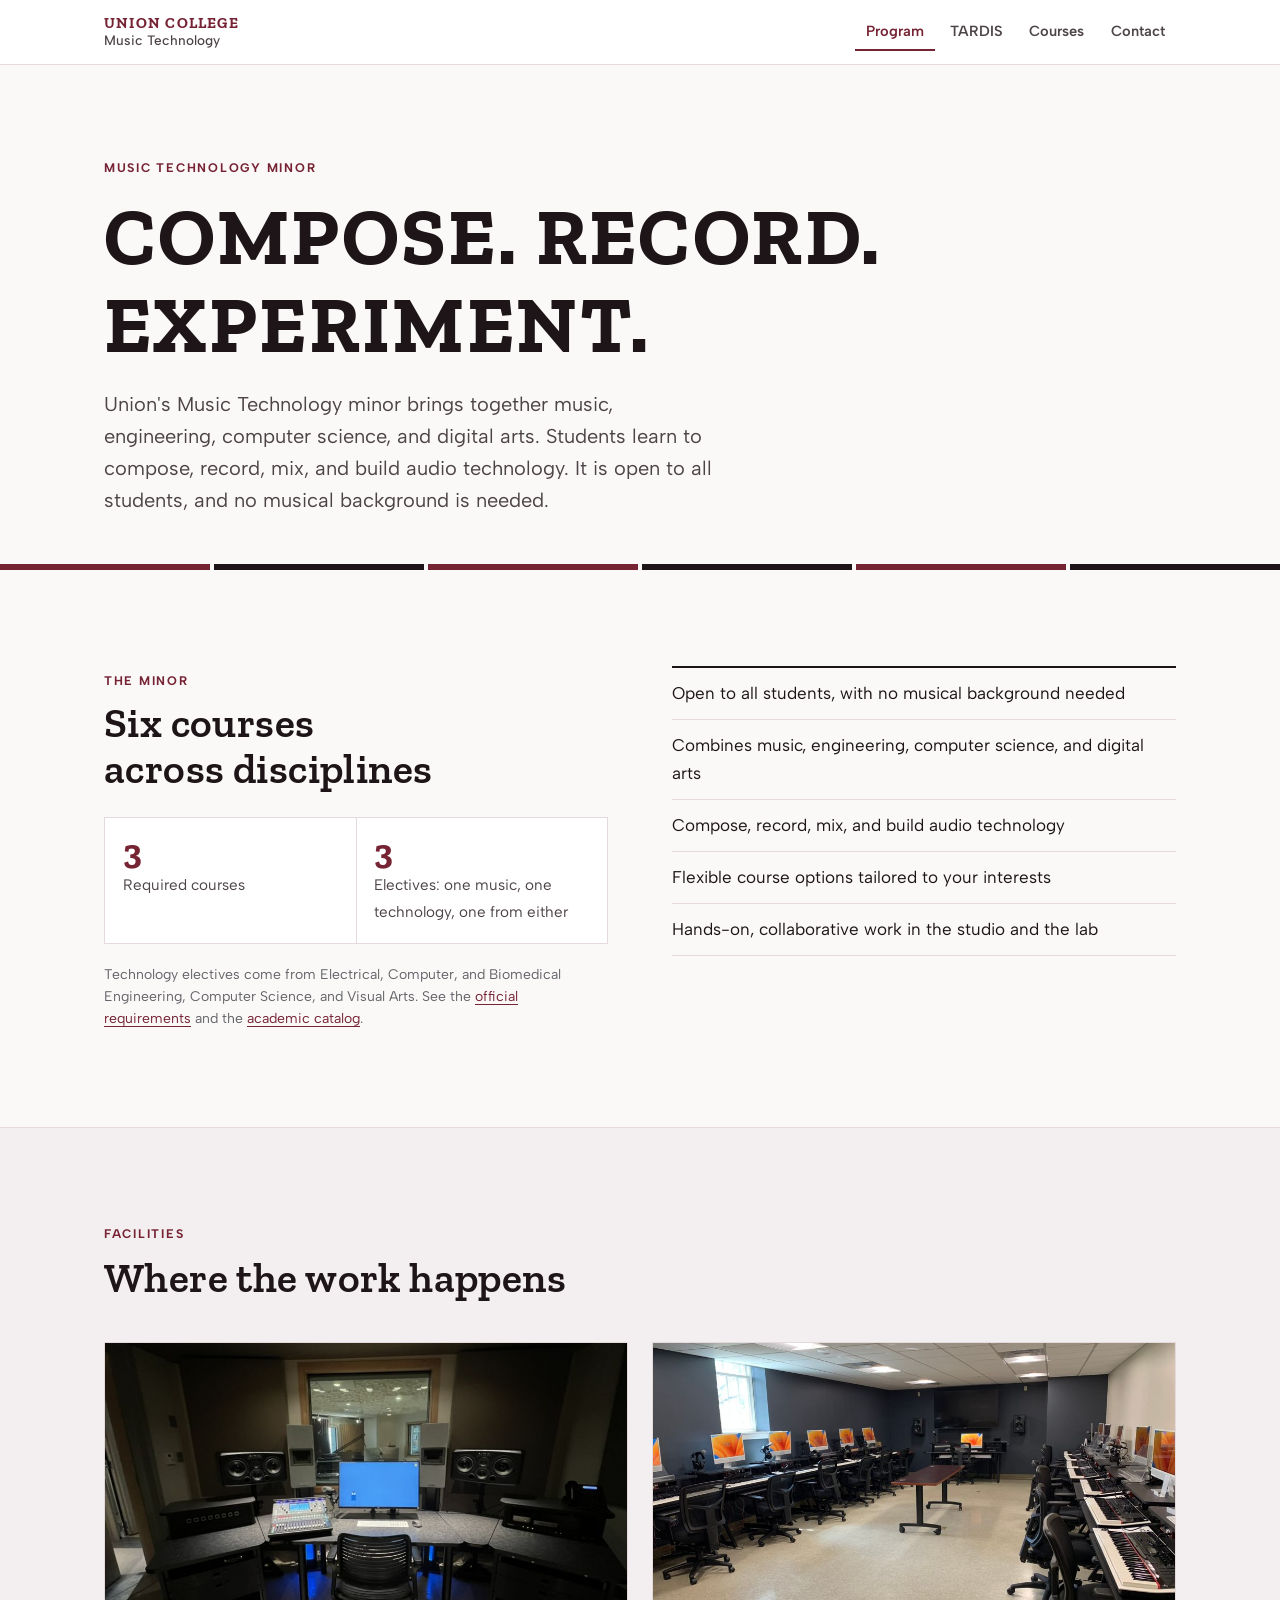
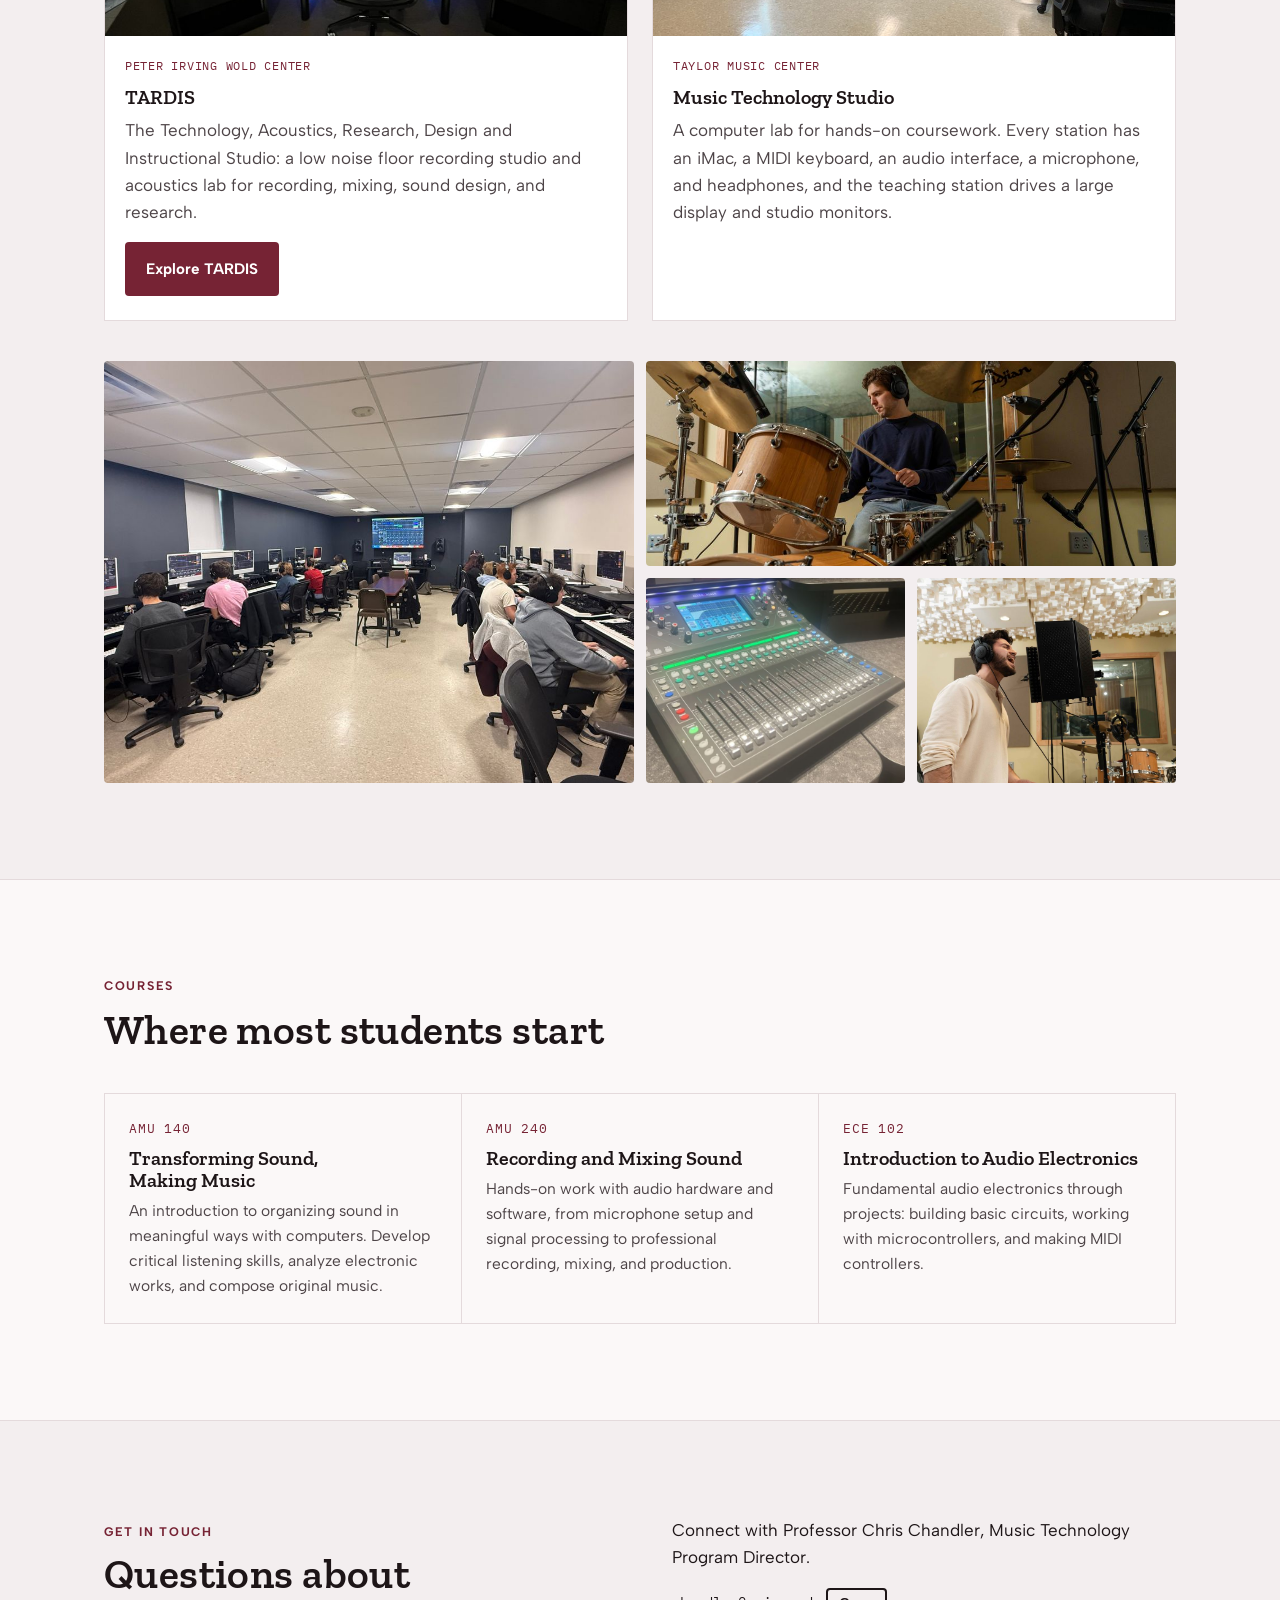
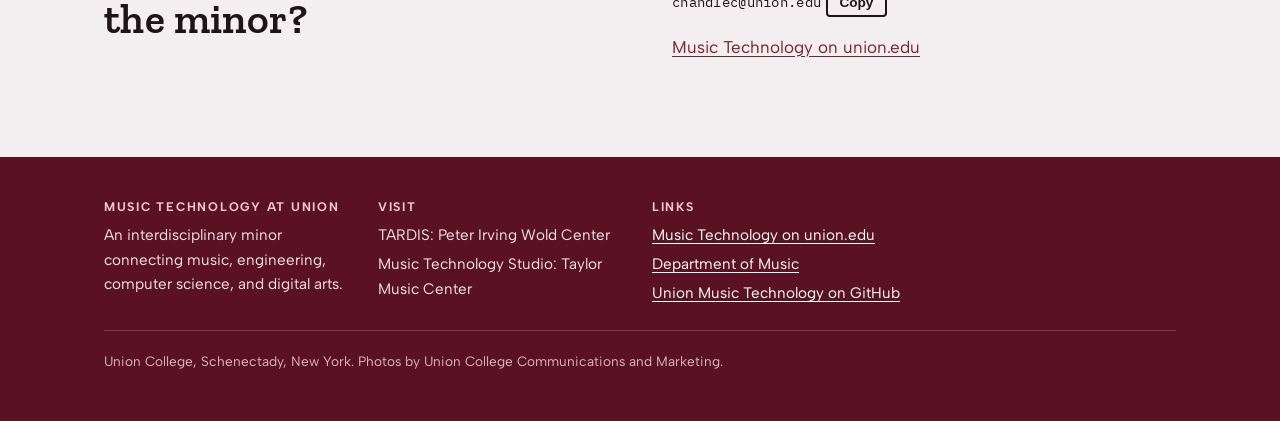
==== index.html @ 1da1e418 "Add photo displays: annotated control room, mosaics, lightbox New control room and Music Technology " ====
<!doctype html>
<html lang="en">
<head>
<meta charset="utf-8">
<meta name="viewport" content="width=device-width, initial-scale=1, viewport-fit=cover">
<title>Music Technology at Union College</title>
<meta name="description" content="The Music Technology minor at Union College connects music, engineering, computer science, and digital arts. Open to all students.">
<link rel="preconnect" href="https://fonts.googleapis.com">
<link rel="preconnect" href="https://fonts.gstatic.com" crossorigin>
<link rel="stylesheet" href="https://fonts.googleapis.com/css2?family=Albert+Sans:wght@400;500;600;700&family=IBM+Plex+Mono:wght@400;500&family=Zilla+Slab:wght@500;600;700&display=swap">
<link rel="stylesheet" href="assets/css/site.css">
<style>
  .intro { padding-block: clamp(3rem, 8vw, 5.5rem) clamp(2rem, 5vw, 3rem); }
  .intro h1 { font-size: clamp(2.6rem, 1.6rem + 5vw, 5rem); font-weight: 700; text-transform: uppercase; letter-spacing: 0.03em; margin-top: 0.75rem; }
  .intro p { font-size: var(--step-1); color: var(--ink-soft); max-width: 38rem; margin-top: 1.25rem; }
  .split { display: grid; gap: clamp(2rem, 5vw, 4rem); grid-template-columns: minmax(0, 1fr) minmax(0, 1fr); align-items: start; }
  @media (max-width: 52rem) { .split { grid-template-columns: 1fr; } }
  .checks { list-style: none; margin: 0; padding: 0; border-top: 2px solid var(--ink); }
  .checks li { padding: 0.75rem 0; border-bottom: 1px solid var(--line); }
  .req { display: grid; gap: 1px; background: var(--line); border: 1px solid var(--line); grid-template-columns: repeat(2, minmax(0, 1fr)); margin-top: 1.5rem; }
  .req div { background: var(--surface); padding: 1.1rem; }
  .req strong { display: block; font-family: var(--font-display); font-size: 2.2rem; line-height: 1; color: var(--garnet-text); }
  .req span { color: var(--ink-soft); font-size: 0.95rem; }
  .places { display: grid; gap: 1.5rem; grid-template-columns: repeat(2, minmax(0, 1fr)); }
  @media (max-width: 48rem) { .places { grid-template-columns: 1fr; } }
  .place { background: var(--surface); border: 1px solid var(--line); display: flex; flex-direction: column; }
  .place img { aspect-ratio: 16 / 9; object-fit: cover; width: 100%; }
  .place-body { padding: 1.25rem 1.25rem 1.5rem; display: grid; gap: 0.6rem; }
  .place-body .room-no { font-family: var(--font-mono); font-size: 0.78rem; color: var(--garnet-text); letter-spacing: 0.06em; }
  .place-body p { color: var(--ink-soft); }
  .place .btn { justify-self: start; margin-top: 0.4rem; }
  .courses { display: grid; gap: 1px; background: var(--line); border: 1px solid var(--line); grid-template-columns: repeat(3, minmax(0, 1fr)); }
  @media (max-width: 56rem) { .courses { grid-template-columns: 1fr; } }
  .course { background: var(--bg); padding: 1.5rem; display: grid; gap: 0.5rem; align-content: start; }
  .course .code { font-family: var(--font-mono); font-size: 0.82rem; color: var(--garnet-text); letter-spacing: 0.06em; }
  .course p { color: var(--ink-soft); font-size: 0.97rem; }
  .note { margin-top: 1.25rem; color: var(--muted); font-size: var(--step--1); }
</style>
</head>
<body>
<a class="skip" href="#main">Skip to content</a>

<header class="site-header">
  <div class="wrap">
    <a class="brand" href="./">
      <span class="brand-college">Union College</span>
      <span class="brand-program">Music Technology</span>
    </a>
    <nav class="nav" aria-label="Main">
      <a href="./" aria-current="page">Program</a>
      <a href="tardis/">TARDIS</a>
      <a href="#courses">Courses</a>
      <a href="#contact">Contact</a>
    </nav>
  </div>
</header>

<main id="main">
  <section class="intro">
    <div class="wrap">
      <span class="eyebrow">Music Technology Minor</span>
      <h1>Compose. Record. Experiment.</h1>
      <p>Union's Music Technology minor brings together music, engineering, computer science, and digital arts. Students learn to compose, record, mix, and build audio technology. It is open to all students, and no musical background is needed.</p>
    </div>
  </section>
  <div class="rail" aria-hidden="true"><span></span><span></span><span></span><span></span><span></span><span></span></div>

  <section class="section" id="minor" aria-labelledby="minor-title">
    <div class="wrap split">
      <div>
        <span class="eyebrow">The minor</span>
        <h2 id="minor-title" style="margin-top:0.5rem">Six courses across disciplines</h2>
        <div class="req">
          <div><strong>3</strong><span>Required courses</span></div>
          <div><strong>3</strong><span>Electives: one music, one technology, one from either</span></div>
        </div>
        <p class="note">Technology electives come from Electrical, Computer, and Biomedical Engineering, Computer Science, and Visual Arts. See the <a href="https://www.union.edu/music-technology/courses-and-requirements">official requirements</a> and the <a href="https://catalog.union.edu">academic catalog</a>.</p>
      </div>
      <ul class="checks">
        <li>Open to all students, with no musical background needed</li>
        <li>Combines music, engineering, computer science, and digital arts</li>
        <li>Compose, record, mix, and build audio technology</li>
        <li>Flexible course options tailored to your interests</li>
        <li>Hands-on, collaborative work in the studio and the lab</li>
      </ul>
    </div>
  </section>

  <section class="section alt" id="facilities" aria-labelledby="facilities-title">
    <div class="wrap">
      <div class="section-head">
        <span class="eyebrow">Facilities</span>
        <h2 id="facilities-title">Where the work happens</h2>
      </div>
      <div class="places">
        <article class="place">
          <img src="assets/img/tardis/control-room-wide-1000.jpg" alt="The TARDIS control room, looking through the window into the live room." loading="lazy">
          <div class="place-body">
            <span class="room-no">PETER IRVING WOLD CENTER</span>
            <h3>TARDIS</h3>
            <p>The Technology, Acoustics, Research, Design and Instructional Studio: a low noise floor recording studio and acoustics lab for recording, mixing, sound design, and research.</p>
            <a class="btn btn-primary" href="tardis/">Explore TARDIS</a>
          </div>
        </article>
        <article class="place">
          <img src="assets/img/studio/mts-room-1000.jpg"
               srcset="assets/img/studio/mts-room-1000.jpg 1000w, assets/img/studio/mts-room-2000.jpg 2000w"
               sizes="(max-width: 48rem) 100vw, 34rem"
               alt="The Music Technology Studio: rows of iMac workstations with MIDI keyboards facing a teaching station with a large display and studio monitors." loading="lazy">
          <div class="place-body">
            <span class="room-no">TAYLOR MUSIC CENTER</span>
            <h3>Music Technology Studio</h3>
            <p>A computer lab for hands-on coursework. Every station has an iMac, a MIDI keyboard, an audio interface, a microphone, and headphones, and the teaching station drives a large display and studio monitors.</p>
          </div>
        </article>
      </div>
      <div class="mosaic" data-gallery>
        <button class="tile tile--big" type="button" data-full="assets/img/studio/mts-class-2000.jpg" data-caption="Class in session in the Music Technology Studio.">
          <img src="assets/img/studio/mts-class-1000.jpg" alt="Students in headphones work at keyboard workstations while the instructor's session shows on the big screen." loading="lazy">
        </button>
        <button class="tile tile--wide" type="button" data-full="assets/img/tardis/drums-2000.jpg" data-caption="Tracking drums in the TARDIS live room.">
          <img src="assets/img/tardis/drums-1000.jpg" alt="A student plays a fully miked drum kit in the TARDIS live room." loading="lazy">
        </button>
        <button class="tile" type="button" data-full="assets/img/tardis/sq5-1000.jpg" data-caption="The Allen &amp; Heath SQ5 in the TARDIS control room.">
          <img src="assets/img/tardis/sq5-1000.jpg" alt="Close-up of the SQ5 console." loading="lazy">
        </button>
        <button class="tile" type="button" data-full="assets/img/tardis/vocals-2000.jpg" data-caption="Vocal session in the TARDIS live room.">
          <img src="assets/img/tardis/vocals-1000.jpg" alt="A singer in headphones performs at a microphone." loading="lazy">
        </button>
      </div>
    </div>
  </section>

  <section class="section" id="courses" aria-labelledby="courses-title">
    <div class="wrap">
      <div class="section-head">
        <span class="eyebrow">Courses</span>
        <h2 id="courses-title">Where most students start</h2>
      </div>
      <div class="courses">
        <article class="course">
          <span class="code">AMU 140</span>
          <h3>Transforming Sound, Making Music</h3>
          <p>An introduction to organizing sound in meaningful ways with computers. Develop critical listening skills, analyze electronic works, and compose original music.</p>
        </article>
        <article class="course">
          <span class="code">AMU 240</span>
          <h3>Recording and Mixing Sound</h3>
          <p>Hands-on work with audio hardware and software, from microphone setup and signal processing to professional recording, mixing, and production.</p>
        </article>
        <article class="course">
          <span class="code">ECE 102</span>
          <h3>Introduction to Audio Electronics</h3>
          <p>Fundamental audio electronics through projects: building basic circuits, working with microcontrollers, and making MIDI controllers.</p>
        </article>
      </div>
    </div>
  </section>

  <section class="section alt" id="contact" aria-labelledby="contact-title">
    <div class="wrap split">
      <div>
        <span class="eyebrow">Get in touch</span>
        <h2 id="contact-title" style="margin-top:0.5rem">Questions about the minor?</h2>
      </div>
      <div class="prose">
        <p>Connect with Professor Chris Chandler, Music Technology Program Director.</p>
        <p><code class="mono" id="email" style="user-select:all">chandlec@union.edu</code> <button class="btn btn-ghost" type="button" data-copy="email" style="padding:0.3rem 0.7rem;font-size:0.85rem;cursor:pointer;background:none">Copy</button></p>
        <p><a href="https://www.union.edu/music-technology">Music Technology on union.edu</a></p>
      </div>
    </div>
  </section>
</main>

<dialog class="lightbox" id="lightbox" aria-label="Photo viewer">
  <figure>
    <img id="lightbox-img" src="" alt="">
    <figcaption id="lightbox-cap"></figcaption>
  </figure>
  <button class="lb-btn lb-close" type="button" data-lb="close" aria-label="Close">&times;</button>
  <button class="lb-btn lb-prev" type="button" data-lb="prev" aria-label="Previous photo">&lsaquo;</button>
  <button class="lb-btn lb-next" type="button" data-lb="next" aria-label="Next photo">&rsaquo;</button>
</dialog>

<footer class="site-footer">
  <div class="wrap">
    <div>
      <span class="eyebrow">Music Technology at Union</span>
      <p>An interdisciplinary minor connecting music, engineering, computer science, and digital arts.</p>
    </div>
    <div>
      <span class="eyebrow">Visit</span>
      <ul>
        <li>TARDIS: Peter Irving Wold Center</li>
        <li>Music Technology Studio: Taylor Music Center</li>
      </ul>
    </div>
    <div>
      <span class="eyebrow">Links</span>
      <ul>
        <li><a href="https://www.union.edu/music-technology">Music Technology on union.edu</a></li>
        <li><a href="https://www.union.edu/music">Department of Music</a></li>
        <li><a href="https://github.com/Union-Music-Technology">Union Music Technology on GitHub</a></li>
      </ul>
    </div>
    <p class="foot-note">Union College, Schenectady, New York. Photos by Union College Communications and Marketing.</p>
  </div>
</footer>
<script src="assets/js/site.js"></script>
</body>
</html>
---- assets/css/site.css ----
/* Music Technology at Union: shared styles
   Layout concept: a signal path. Pages read top to bottom like a chain from source to output,
   with a garnet/black stripe rail borrowed from the program slideshow marking each stage. */

:root {
  /* Color: Union palette (communications style guide), neutrals biased toward garnet */
  --bg: #fbf8f8;
  --surface: #ffffff;
  --surface-2: #f3eeef;
  --ink: #1d1517;
  --ink-soft: #4d4447;
  --muted: #636569;          /* Ramee Gray */
  --line: #e4dadc;
  --garnet: #762334;         /* Union Garnet */
  --garnet-strong: #5a1222;  /* Union Garnet Dark */
  --garnet-text: #762334;    /* garnet used for text on bg */
  --on-garnet: #ffffff;
  --gold: #dea821;           /* Stained Glass Gold, meter LEDs only */
  --hero-ink: #ffffff;
  --hero-shade: rgba(20, 8, 12, 0.72);

  /* Type */
  --font-display: "Zilla Slab", "Rockwell", "Roboto Slab", Georgia, serif;
  --font-body: "Albert Sans", "Avenir Next", "Segoe UI", system-ui, sans-serif;
  --font-mono: "IBM Plex Mono", ui-monospace, "SF Mono", Menlo, Consolas, monospace;

  --step--1: 0.875rem;
  --step-0: 1.0625rem;
  --step-1: 1.25rem;
  --step-2: 1.6rem;
  --step-3: clamp(1.9rem, 1.4rem + 2vw, 2.6rem);
  --step-4: clamp(3.2rem, 1.8rem + 7vw, 6.5rem);

  --wrap: 72rem;
  --gutter: clamp(1rem, 4vw, 2.5rem);
  --radius: 4px;
  color-scheme: light;
}

@media (prefers-color-scheme: dark) {
  :root:not([data-theme="light"]) {
    --bg: #141012;
    --surface: #1d181a;
    --surface-2: #241d20;
    --ink: #f2eced;
    --ink-soft: #cfc5c8;
    --muted: #a39b9e;
    --line: #3a3034;
    --garnet: #8d2d40;
    --garnet-strong: #5a1222;
    --garnet-text: #e0899a;
    --on-garnet: #ffffff;
    --gold: #dea821;
    --hero-ink: #ffffff;
    --hero-shade: rgba(10, 4, 6, 0.78);
    color-scheme: dark;
  }
}
:root[data-theme="dark"] {
  --bg: #141012;
  --surface: #1d181a;
  --surface-2: #241d20;
  --ink: #f2eced;
  --ink-soft: #cfc5c8;
  --muted: #a39b9e;
  --line: #3a3034;
  --garnet: #8d2d40;
  --garnet-strong: #5a1222;
  --garnet-text: #e0899a;
  --on-garnet: #ffffff;
  --gold: #dea821;
  --hero-ink: #ffffff;
  --hero-shade: rgba(10, 4, 6, 0.78);
  color-scheme: dark;
}

*, *::before, *::after { box-sizing: border-box; }
html { scroll-behavior: smooth; }
@media (prefers-reduced-motion: reduce) { html { scroll-behavior: auto; } * { transition: none !important; animation: none !important; } }

body {
  margin: 0;
  background: var(--bg);
  color: var(--ink);
  font-family: var(--font-body);
  font-size: var(--step-0);
  line-height: 1.6;
  -webkit-font-smoothing: antialiased;
}
img { max-width: 100%; height: auto; display: block; }
a { color: var(--garnet-text); text-underline-offset: 0.18em; }
a:hover { text-decoration-thickness: 2px; }
:focus-visible { outline: 3px solid var(--gold); outline-offset: 2px; }

h1, h2, h3 { font-family: var(--font-display); line-height: 1.1; text-wrap: balance; margin: 0; }
h2 { font-size: var(--step-3); font-weight: 600; letter-spacing: 0.01em; }
h3 { font-size: var(--step-1); font-weight: 600; }
p { margin: 0; }

.wrap { max-width: var(--wrap); margin-inline: auto; padding-inline: var(--gutter); }
.prose { max-width: 40rem; }
.prose > * + * { margin-top: 1em; }

.eyebrow {
  font-family: var(--font-body);
  font-weight: 700;
  font-size: 0.78rem;
  letter-spacing: 0.14em;
  text-transform: uppercase;
  color: var(--garnet-text);
}
.mono { font-family: var(--font-mono); font-size: 0.85em; letter-spacing: 0.02em; }
.skip { position: absolute; left: -999px; }
.skip:focus { left: 1rem; top: 1rem; z-index: 20; background: var(--surface); padding: 0.5rem 1rem; }

/* ---------- Header ---------- */
.site-header {
  position: sticky;
  top: env(safe-area-inset-top, 0px);
  z-index: 10;
  background: var(--surface);
  border-bottom: 1px solid var(--line);
}
.site-header .wrap { display: flex; align-items: center; justify-content: space-between; gap: 1rem; min-height: 4rem; }
.brand { display: flex; flex-direction: column; text-decoration: none; color: var(--ink); line-height: 1.15; }
.brand-college { font-family: var(--font-display); font-weight: 700; text-transform: uppercase; letter-spacing: 0.08em; color: var(--garnet-text); font-size: 0.95rem; }
.brand-program { font-size: 0.85rem; color: var(--ink-soft); font-weight: 500; }
.nav { display: flex; gap: 0.25rem; flex-wrap: wrap; }
.nav a {
  text-decoration: none; color: var(--ink-soft); font-weight: 600; font-size: 0.92rem;
  padding: 0.45rem 0.7rem; border-radius: var(--radius);
}
.nav a:hover { color: var(--ink); background: var(--surface-2); }
.nav a[aria-current="page"] { color: var(--garnet-text); box-shadow: inset 0 -2px 0 var(--garnet-text); border-radius: 0; }
.nav .soon { font-weight: 500; color: var(--muted); font-size: 0.72rem; margin-left: 0.25rem; }
@media (max-width: 40rem) {
  .site-header .wrap { flex-direction: column; align-items: flex-start; padding-block: 0.6rem; gap: 0.3rem; }
  .nav { margin-left: -0.7rem; }
  .nav a { padding: 0.35rem 0.6rem; }
}

/* ---------- Stripe rail (from the slideshow tabs) ---------- */
.rail { display: flex; gap: 4px; height: 6px; }
.rail span { flex: 1; background: var(--garnet); }
.rail span:nth-child(even) { background: var(--ink); }

/* ---------- Buttons ---------- */
.btn {
  display: inline-flex; align-items: center; gap: 0.5rem;
  font-weight: 700; font-size: 0.95rem; text-decoration: none;
  padding: 0.8rem 1.2rem; border-radius: var(--radius); border: 2px solid transparent;
  transition: background 0.15s, color 0.15s, border-color 0.15s;
}
.btn-primary { background: var(--garnet); color: var(--on-garnet); }
.btn-primary:hover { background: var(--garnet-strong); }
.btn-ghost { border-color: currentColor; color: inherit; }
.btn-ghost:hover { background: rgba(255,255,255,0.12); }
.btn-row { display: flex; flex-wrap: wrap; gap: 0.75rem; }

/* ---------- Sections ---------- */
.section { padding-block: clamp(3.5rem, 8vw, 6rem); }
.section + .section { border-top: 1px solid var(--line); }
.section-head { display: grid; gap: 0.75rem; margin-bottom: 2.5rem; max-width: 44rem; }
.section-head p { color: var(--ink-soft); font-size: var(--step-1); line-height: 1.5; }
.alt { background: var(--surface-2); }

/* ---------- Footer ---------- */
.site-footer { background: var(--garnet-strong); color: #f3e6e9; padding-block: 2.5rem 3rem; font-size: 0.95rem; }
.site-footer a { color: #ffffff; }
.site-footer .wrap { display: grid; gap: 1.5rem; grid-template-columns: repeat(auto-fit, minmax(14rem, 1fr)); }
.site-footer .eyebrow { color: #f1c9d2; margin-bottom: 0.4rem; display: block; }
.site-footer ul { list-style: none; margin: 0; padding: 0; display: grid; gap: 0.3rem; }
.foot-note { grid-column: 1 / -1; color: #d9b8c0; font-size: 0.85rem; border-top: 1px solid rgba(255,255,255,0.18); padding-top: 1.25rem; }

/* ---------- Photo mosaic + lightbox (shared) ---------- */
.mosaic { display: grid; gap: 0.75rem; grid-template-columns: repeat(4, minmax(0, 1fr)); grid-auto-rows: clamp(9rem, 16vw, 13rem); grid-auto-flow: dense; margin-top: 2.5rem; }
.tile { position: relative; padding: 0; border: 0; background: var(--surface-2); cursor: zoom-in; overflow: hidden; border-radius: var(--radius); }
.tile img { width: 100%; height: 100%; object-fit: cover; transition: transform 0.5s ease, filter 0.3s; }
.tile:hover img, .tile:focus-visible img { transform: scale(1.04); }
.tile::after { content: ""; position: absolute; inset: 0; box-shadow: inset 0 0 0 0 var(--garnet); transition: box-shadow 0.2s; pointer-events: none; }
.tile:hover::after { box-shadow: inset 0 -5px 0 0 var(--garnet); }
.tile--wide { grid-column: span 2; }
.tile--tall { grid-row: span 2; }
.tile--big { grid-column: span 2; grid-row: span 2; }
@media (max-width: 44rem) {
  .mosaic { grid-template-columns: repeat(2, minmax(0, 1fr)); grid-auto-rows: 9rem; }
  .tile--big { grid-column: span 2; grid-row: span 2; }
}

.lightbox { border: 0; padding: 0; background: transparent; max-width: 100vw; max-height: 100vh; width: 100vw; height: 100vh; margin: 0; }
.lightbox::backdrop { background: rgba(10, 5, 7, 0.92); }
.lightbox[open] { display: grid; place-items: center; }
.lightbox figure { margin: 0; display: grid; gap: 0.75rem; justify-items: center; padding: 3.5rem 1rem 1.5rem; max-width: 100%; }
.lightbox img { max-width: min(92vw, 1400px); max-height: 80vh; width: auto; height: auto; border-radius: 4px; }
.lightbox figcaption { color: #e9dfe2; font-size: 0.95rem; text-align: center; }
.lb-btn { position: fixed; background: rgba(255,255,255,0.1); color: #fff; border: 1px solid rgba(255,255,255,0.3); border-radius: 50%; width: 2.75rem; height: 2.75rem; font-size: 1.6rem; line-height: 1; cursor: pointer; display: grid; place-items: center; padding: 0; }
.lb-btn:hover { background: rgba(255,255,255,0.22); }
.lb-close { top: calc(env(safe-area-inset-top, 0px) + 1rem); right: 1rem; }
.lb-prev { left: 1rem; top: 50%; transform: translateY(-50%); }
.lb-next { right: 1rem; top: 50%; transform: translateY(-50%); }
@media (max-width: 40rem) { .lb-prev, .lb-next { top: auto; bottom: 1rem; transform: none; } }
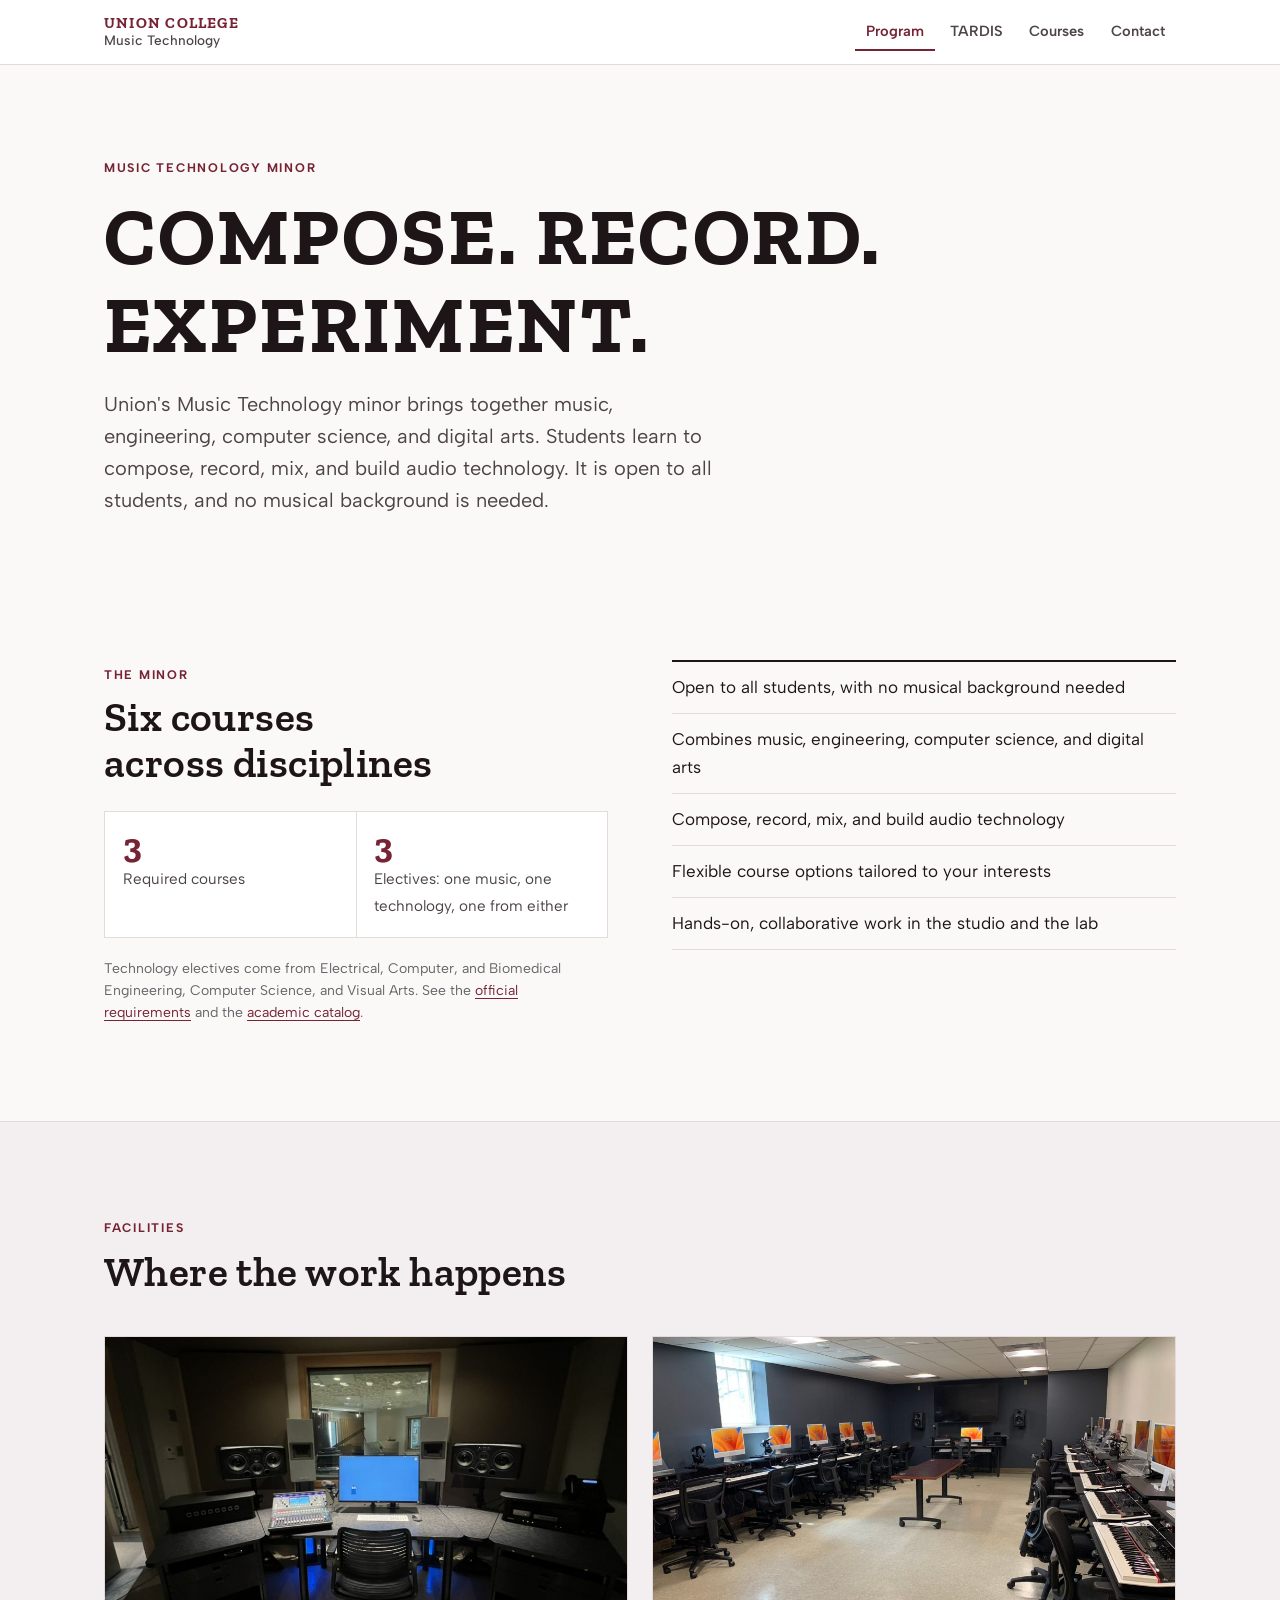
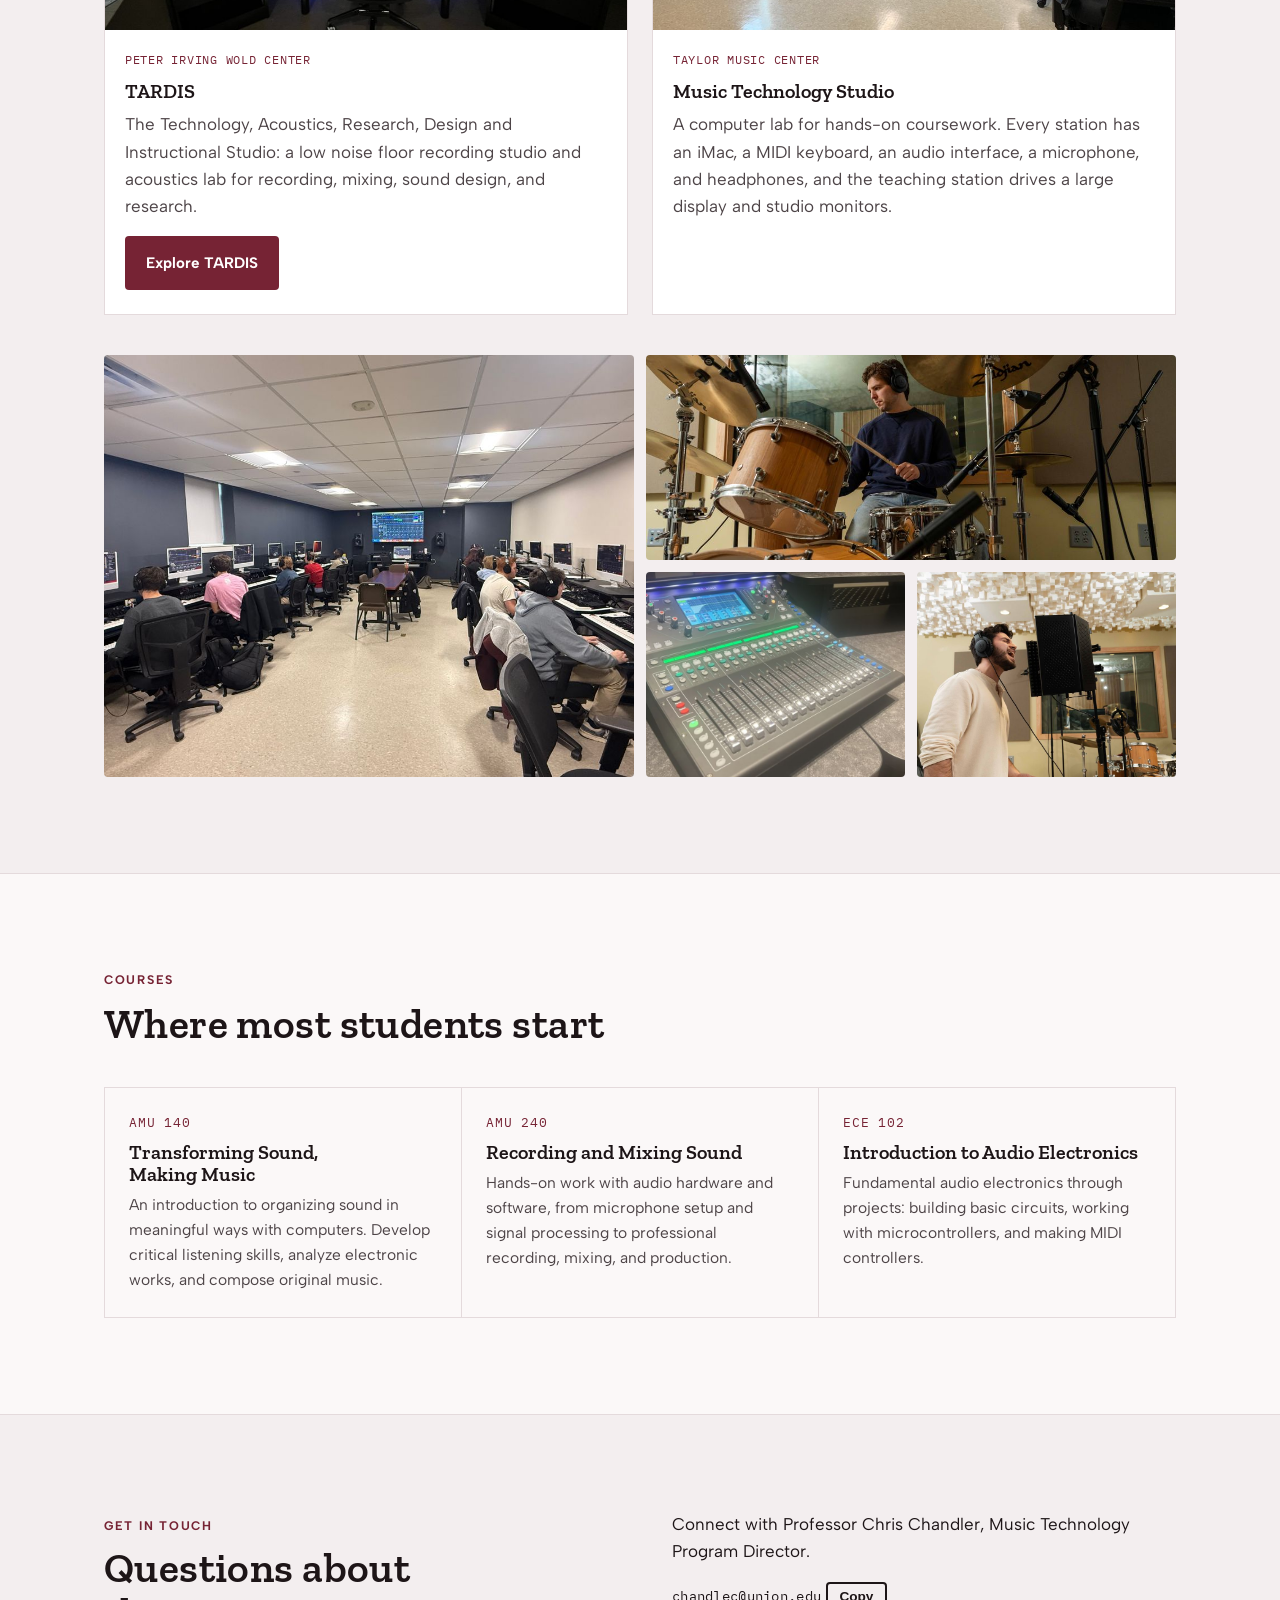
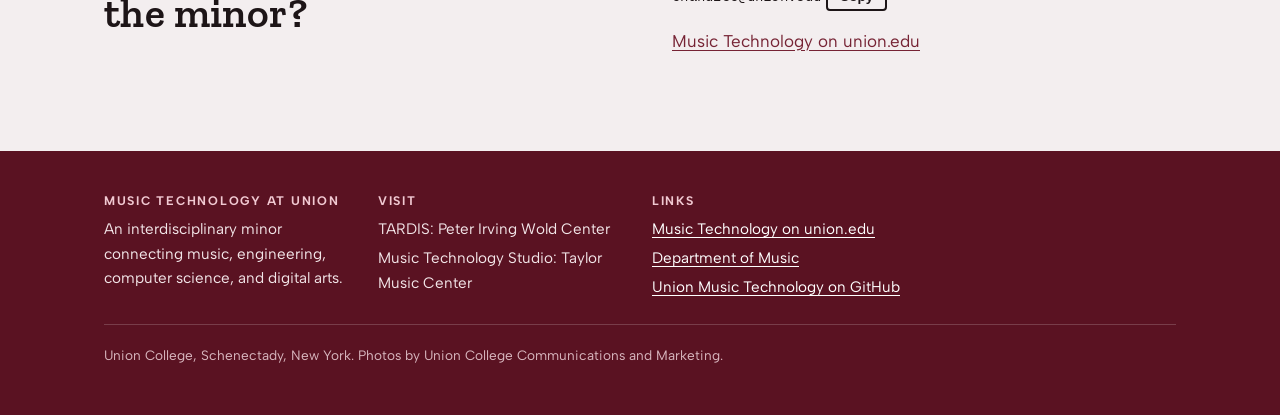
==== commit a24baecc: "Remove stripe rails and hero buttons; hide access section for now Co-Authored-By: Claude Opus 5.5 <n" ====
--- a/index.html
+++ b/index.html
@@ -63,7 +63,6 @@
       <p>Union's Music Technology minor brings together music, engineering, computer science, and digital arts. Students learn to compose, record, mix, and build audio technology. It is open to all students, and no musical background is needed.</p>
     </div>
   </section>
-  <div class="rail" aria-hidden="true"><span></span><span></span><span></span><span></span><span></span><span></span></div>
 
   <section class="section" id="minor" aria-labelledby="minor-title">
     <div class="wrap split">
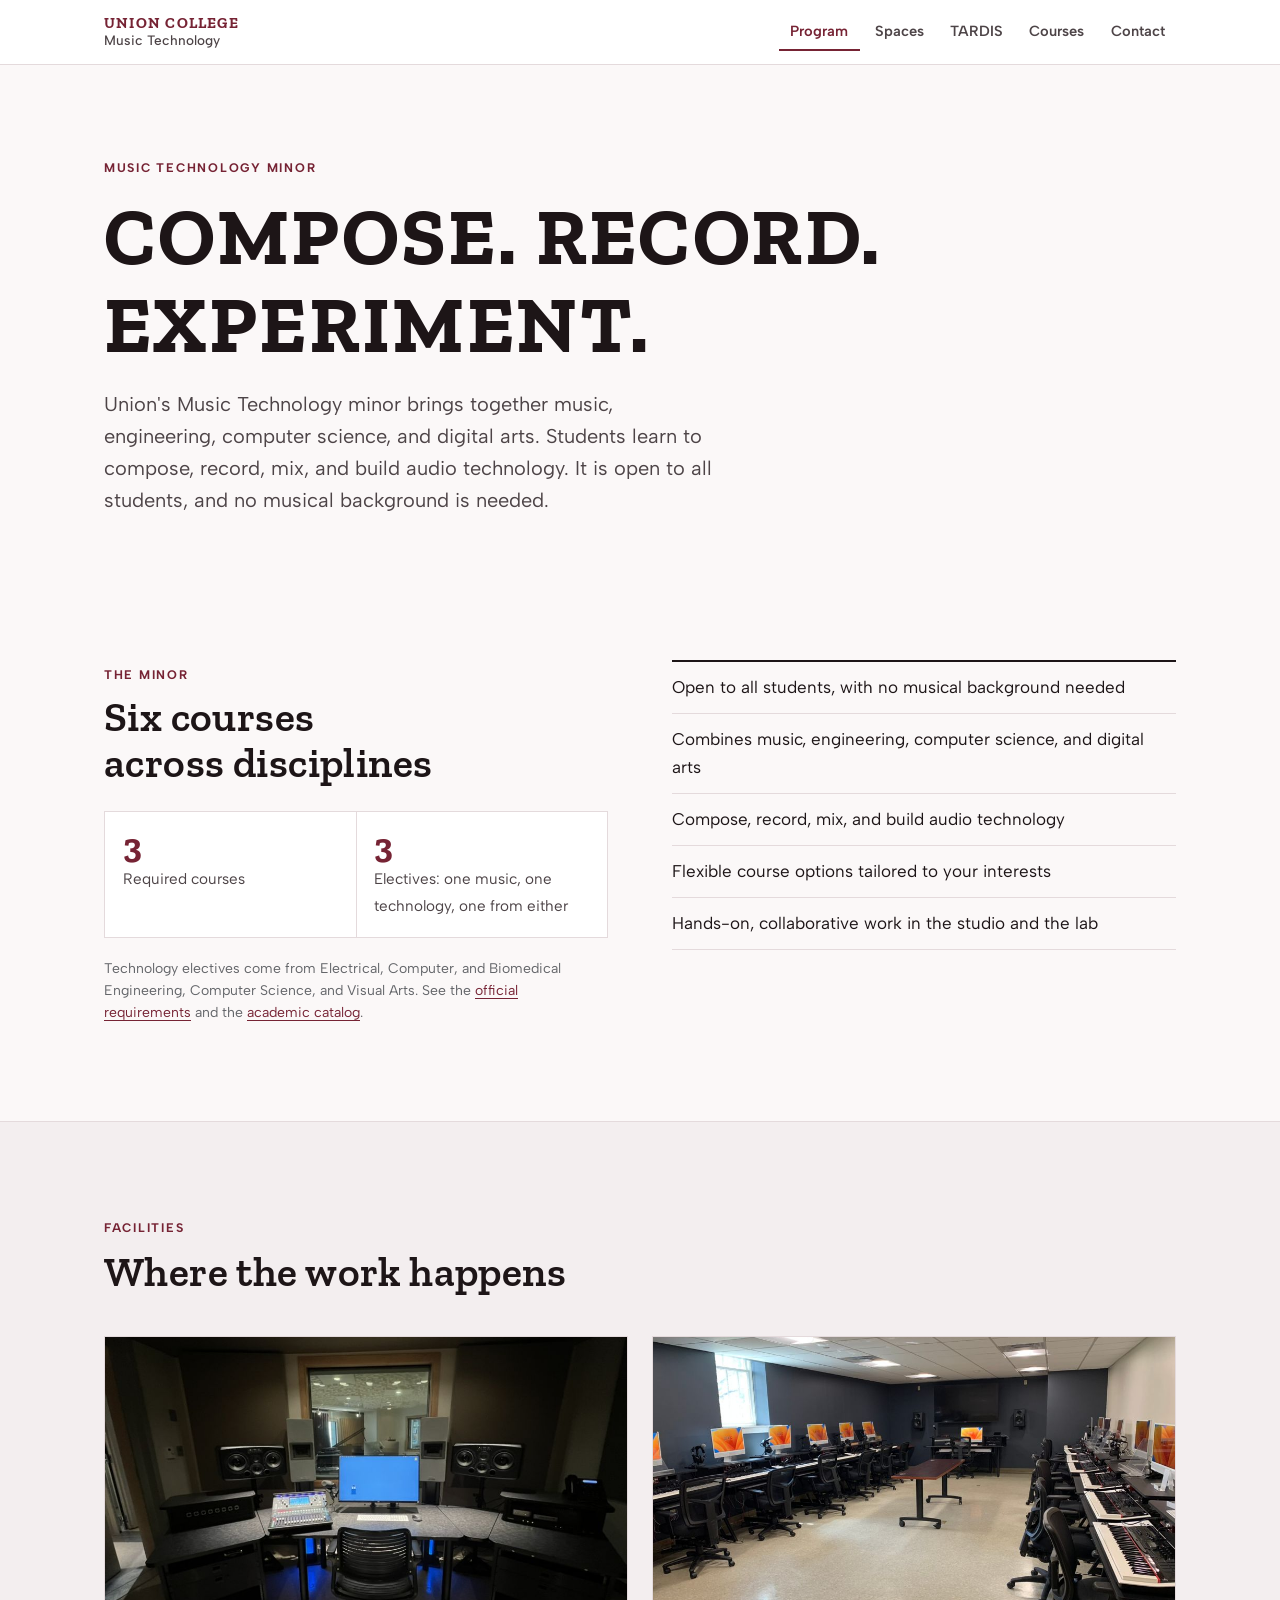
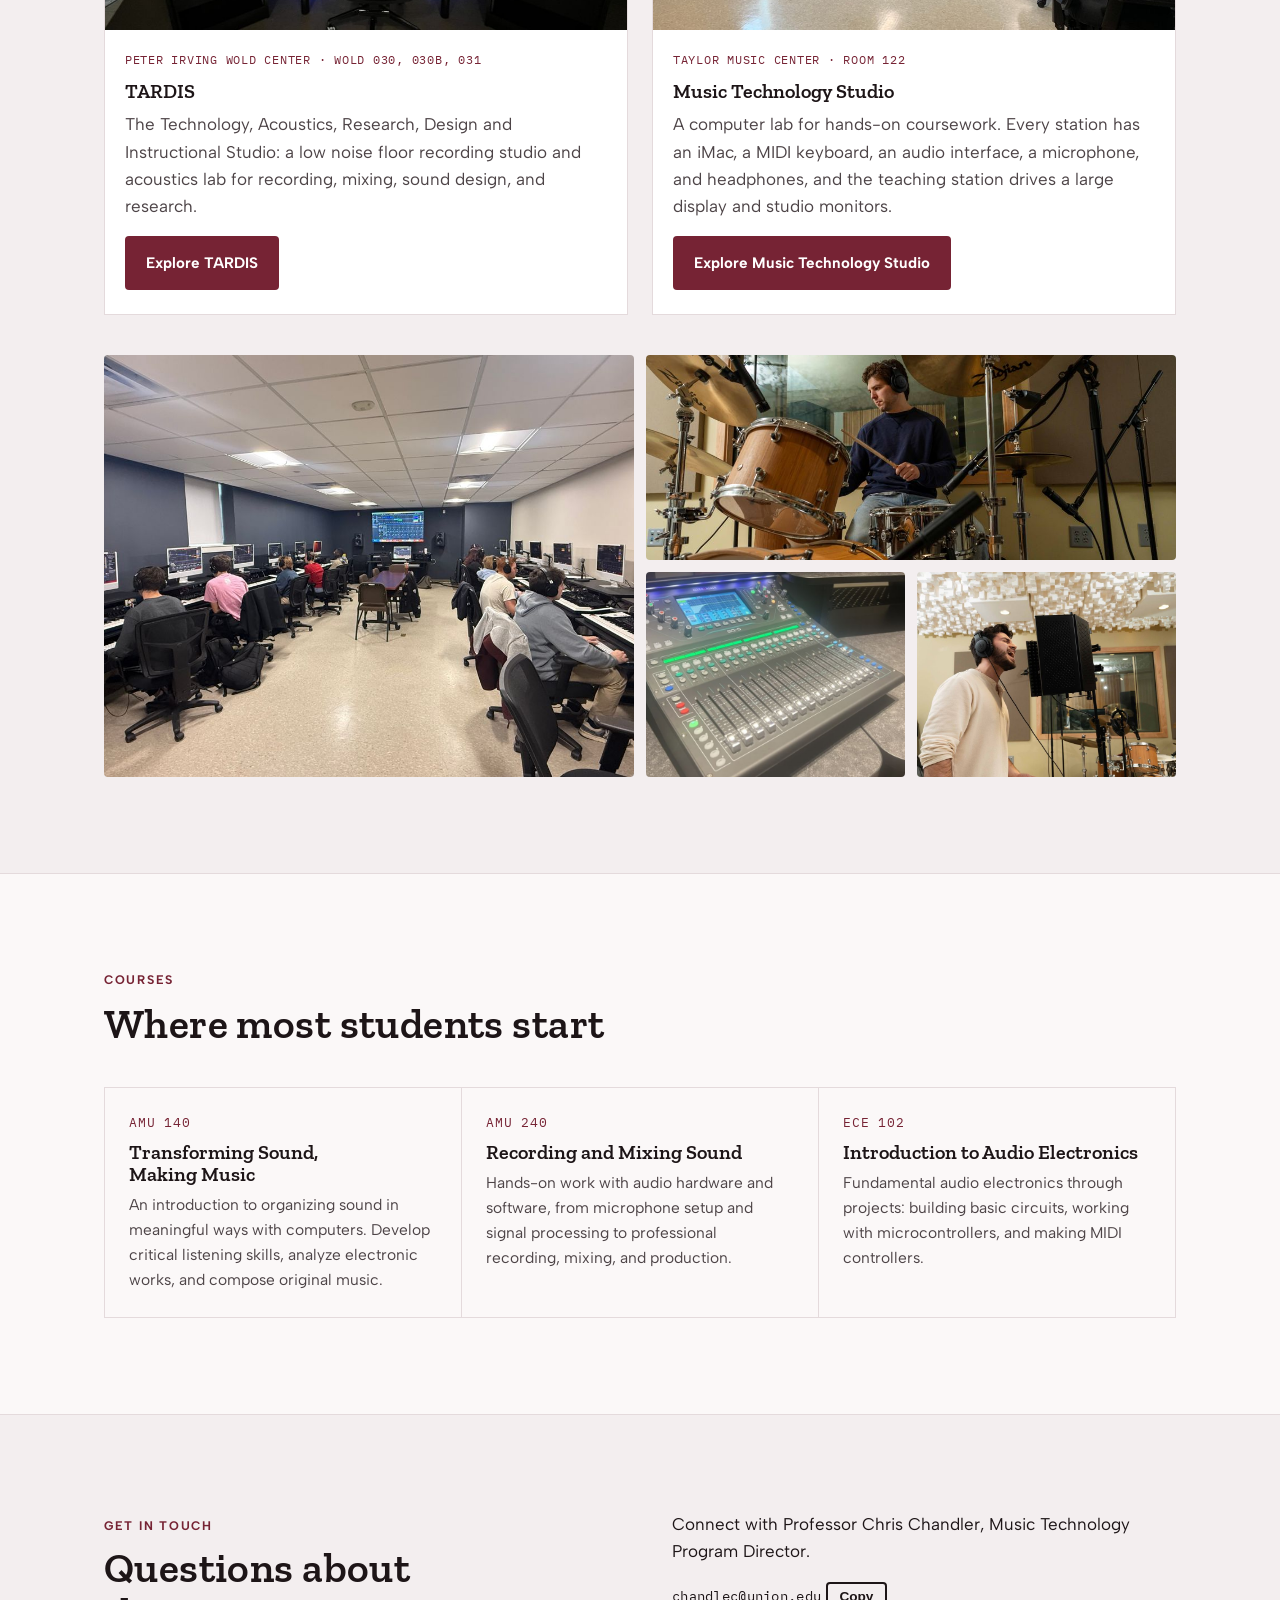
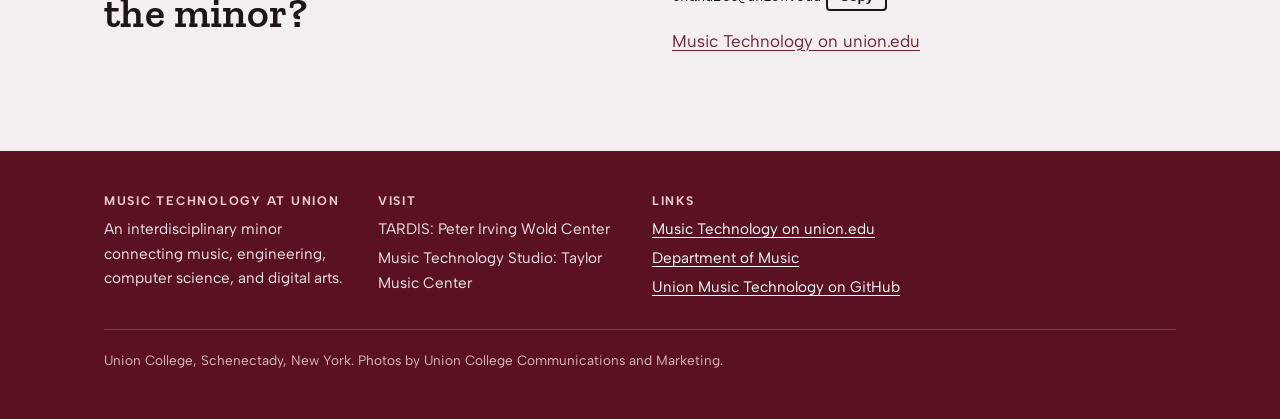
==== commit 9d5dfe3f: "Add space pages, data-driven equipment, and members portal Public site: pages for the Music Technolo" ====
--- a/index.html
+++ b/index.html
@@ -48,9 +48,11 @@
     </a>
     <nav class="nav" aria-label="Main">
       <a href="./" aria-current="page">Program</a>
+      <a href="#facilities">Spaces</a>
       <a href="tardis/">TARDIS</a>
       <a href="#courses">Courses</a>
       <a href="#contact">Contact</a>
+      <a href="#" data-portal hidden>Members</a>
     </nav>
   </div>
 </header>
@@ -91,7 +93,7 @@
         <span class="eyebrow">Facilities</span>
         <h2 id="facilities-title">Where the work happens</h2>
       </div>
-      <div class="places">
+      <div class="places" id="space-grid">
         <article class="place">
           <img src="assets/img/tardis/control-room-wide-1000.jpg" alt="The TARDIS control room, looking through the window into the live room." loading="lazy">
           <div class="place-body">
@@ -110,6 +112,7 @@
             <span class="room-no">TAYLOR MUSIC CENTER</span>
             <h3>Music Technology Studio</h3>
             <p>A computer lab for hands-on coursework. Every station has an iMac, a MIDI keyboard, an audio interface, a microphone, and headphones, and the teaching station drives a large display and studio monitors.</p>
+            <a class="btn btn-primary" href="studio/">Explore the studio</a>
           </div>
         </article>
       </div>
@@ -200,11 +203,13 @@
         <li><a href="https://www.union.edu/music-technology">Music Technology on union.edu</a></li>
         <li><a href="https://www.union.edu/music">Department of Music</a></li>
         <li><a href="https://github.com/Union-Music-Technology">Union Music Technology on GitHub</a></li>
+        <li><a href="#" data-portal hidden>Members portal (Union sign-in)</a></li>
       </ul>
     </div>
     <p class="foot-note">Union College, Schenectady, New York. Photos by Union College Communications and Marketing.</p>
   </div>
 </footer>
 <script src="assets/js/site.js"></script>
+<script src="assets/js/site-data.js" data-root="./"></script>
 </body>
 </html>
--- a/assets/css/site.css
+++ b/assets/css/site.css
@@ -199,3 +199,8 @@
 .lb-prev { left: 1rem; top: 50%; transform: translateY(-50%); }
 .lb-next { right: 1rem; top: 50%; transform: translateY(-50%); }
 @media (max-width: 40rem) { .lb-prev, .lb-next { top: auto; bottom: 1rem; transform: none; } }
+
+/* ---------- Data-driven bits (site-data.js) ---------- */
+.badge { display: inline-block; margin-left: 0.5rem; padding: 0.1rem 0.45rem; border: 1px solid currentColor; border-radius: 999px; font-family: var(--font-mono); font-size: 0.68rem; font-weight: 500; letter-spacing: 0.04em; text-transform: uppercase; color: var(--muted); vertical-align: middle; }
+.place-blank { aspect-ratio: 16 / 9; display: grid; place-items: center; background: var(--garnet-strong); color: #f3e6e9; font-family: var(--font-display); font-size: var(--step-2); font-weight: 600; padding: 1rem; text-align: center; }
+.draft-banner { background: var(--gold); color: #1d1517; padding: 0.75rem var(--gutter); font-size: 0.95rem; }
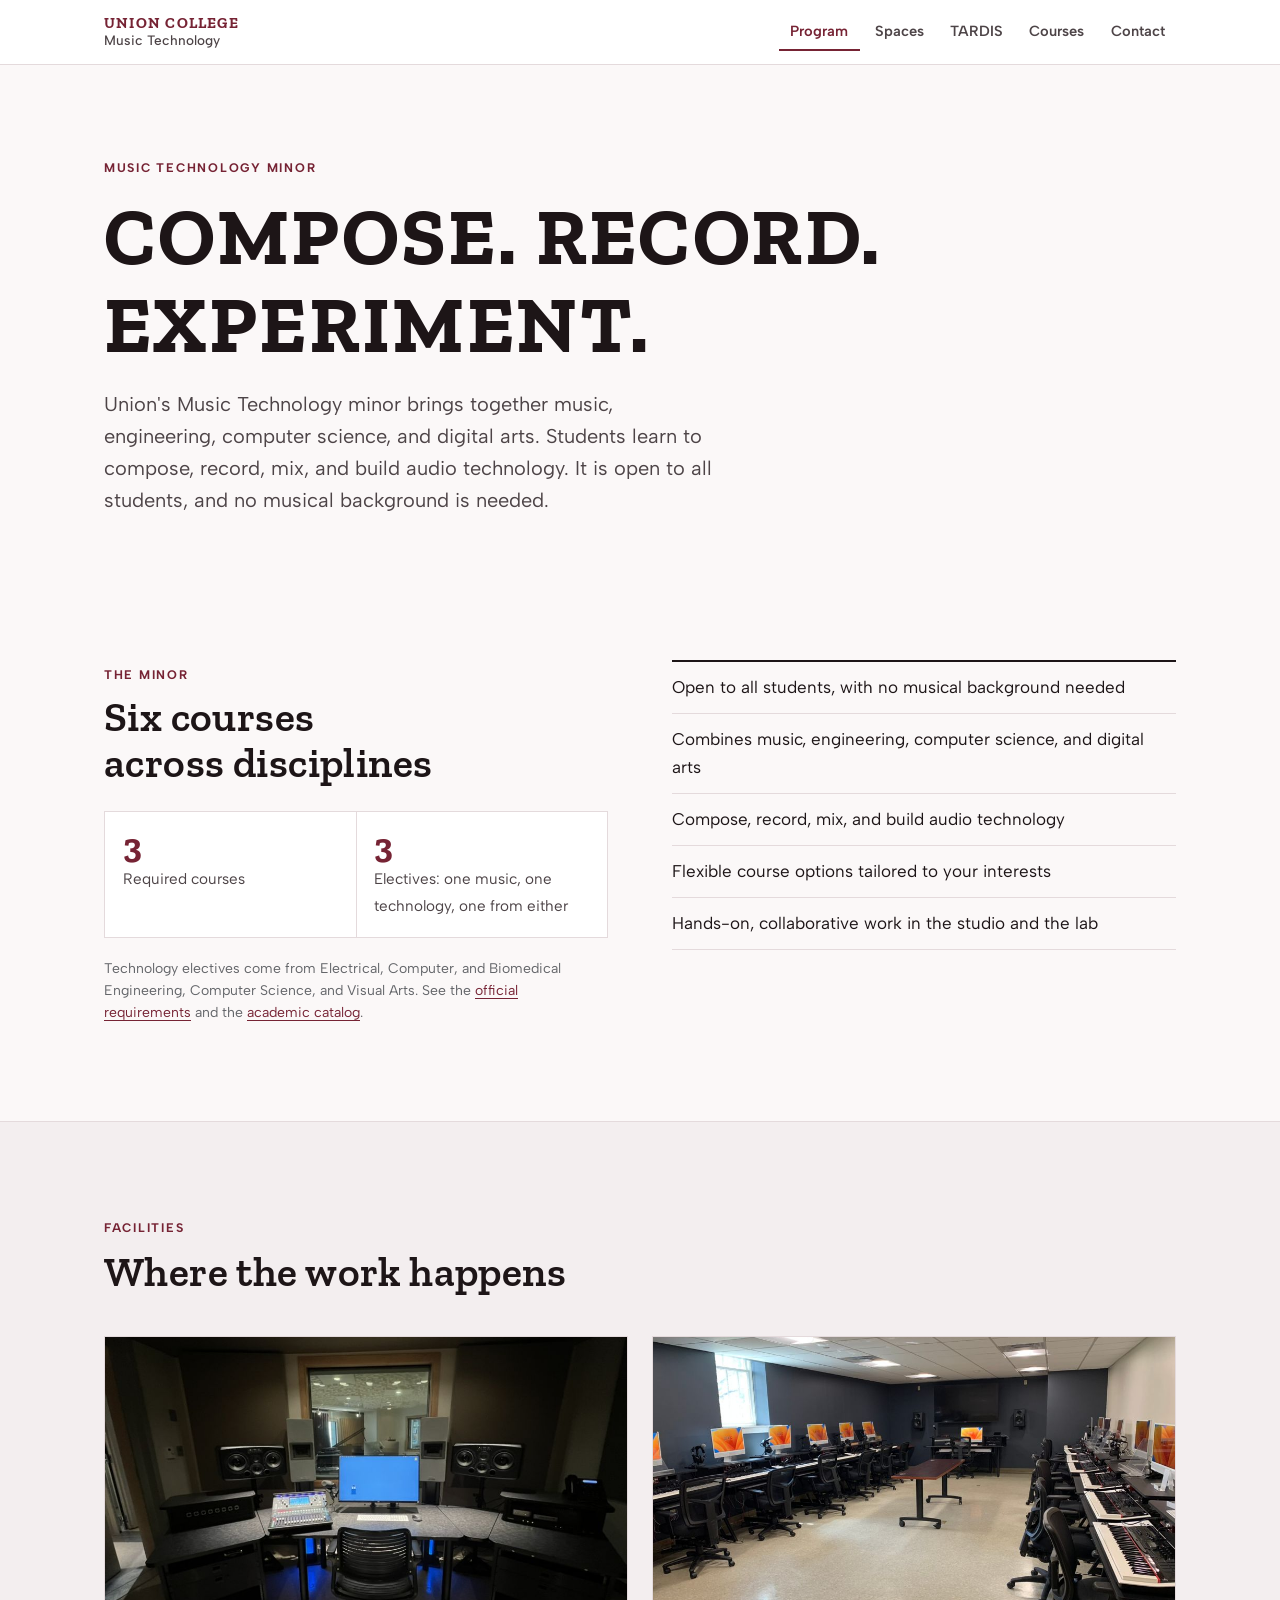
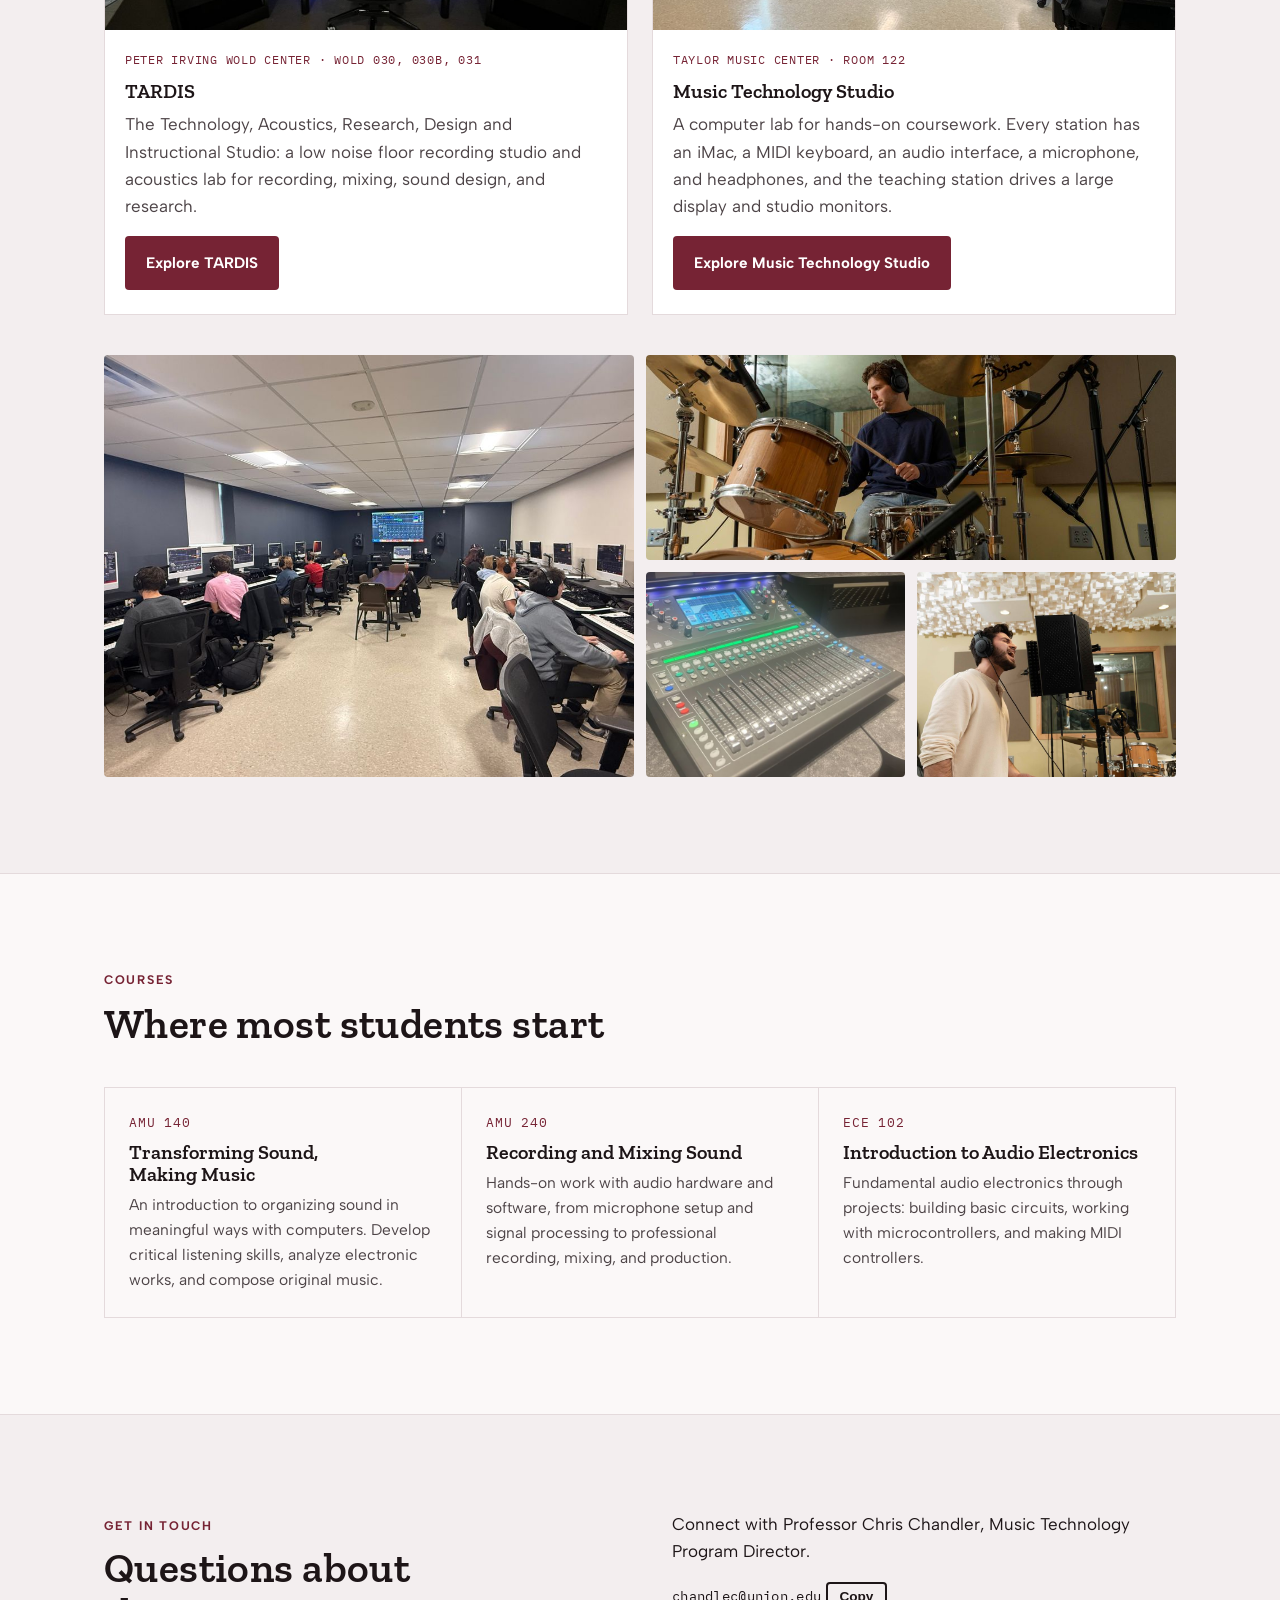
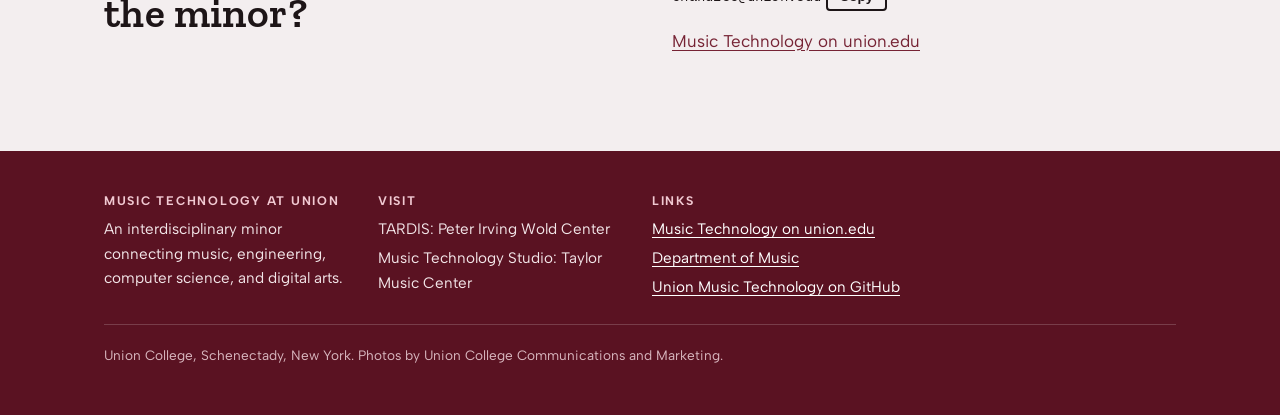
==== commit 8ed03aa7: "Keep the members portal unlinked from the public site Remove the Members nav and footer links and th" ====
--- a/index.html
+++ b/index.html
@@ -52,7 +52,6 @@
       <a href="tardis/">TARDIS</a>
       <a href="#courses">Courses</a>
       <a href="#contact">Contact</a>
-      <a href="#" data-portal hidden>Members</a>
     </nav>
   </div>
 </header>
@@ -203,7 +202,6 @@
         <li><a href="https://www.union.edu/music-technology">Music Technology on union.edu</a></li>
         <li><a href="https://www.union.edu/music">Department of Music</a></li>
         <li><a href="https://github.com/Union-Music-Technology">Union Music Technology on GitHub</a></li>
-        <li><a href="#" data-portal hidden>Members portal (Union sign-in)</a></li>
       </ul>
     </div>
     <p class="foot-note">Union College, Schenectady, New York. Photos by Union College Communications and Marketing.</p>
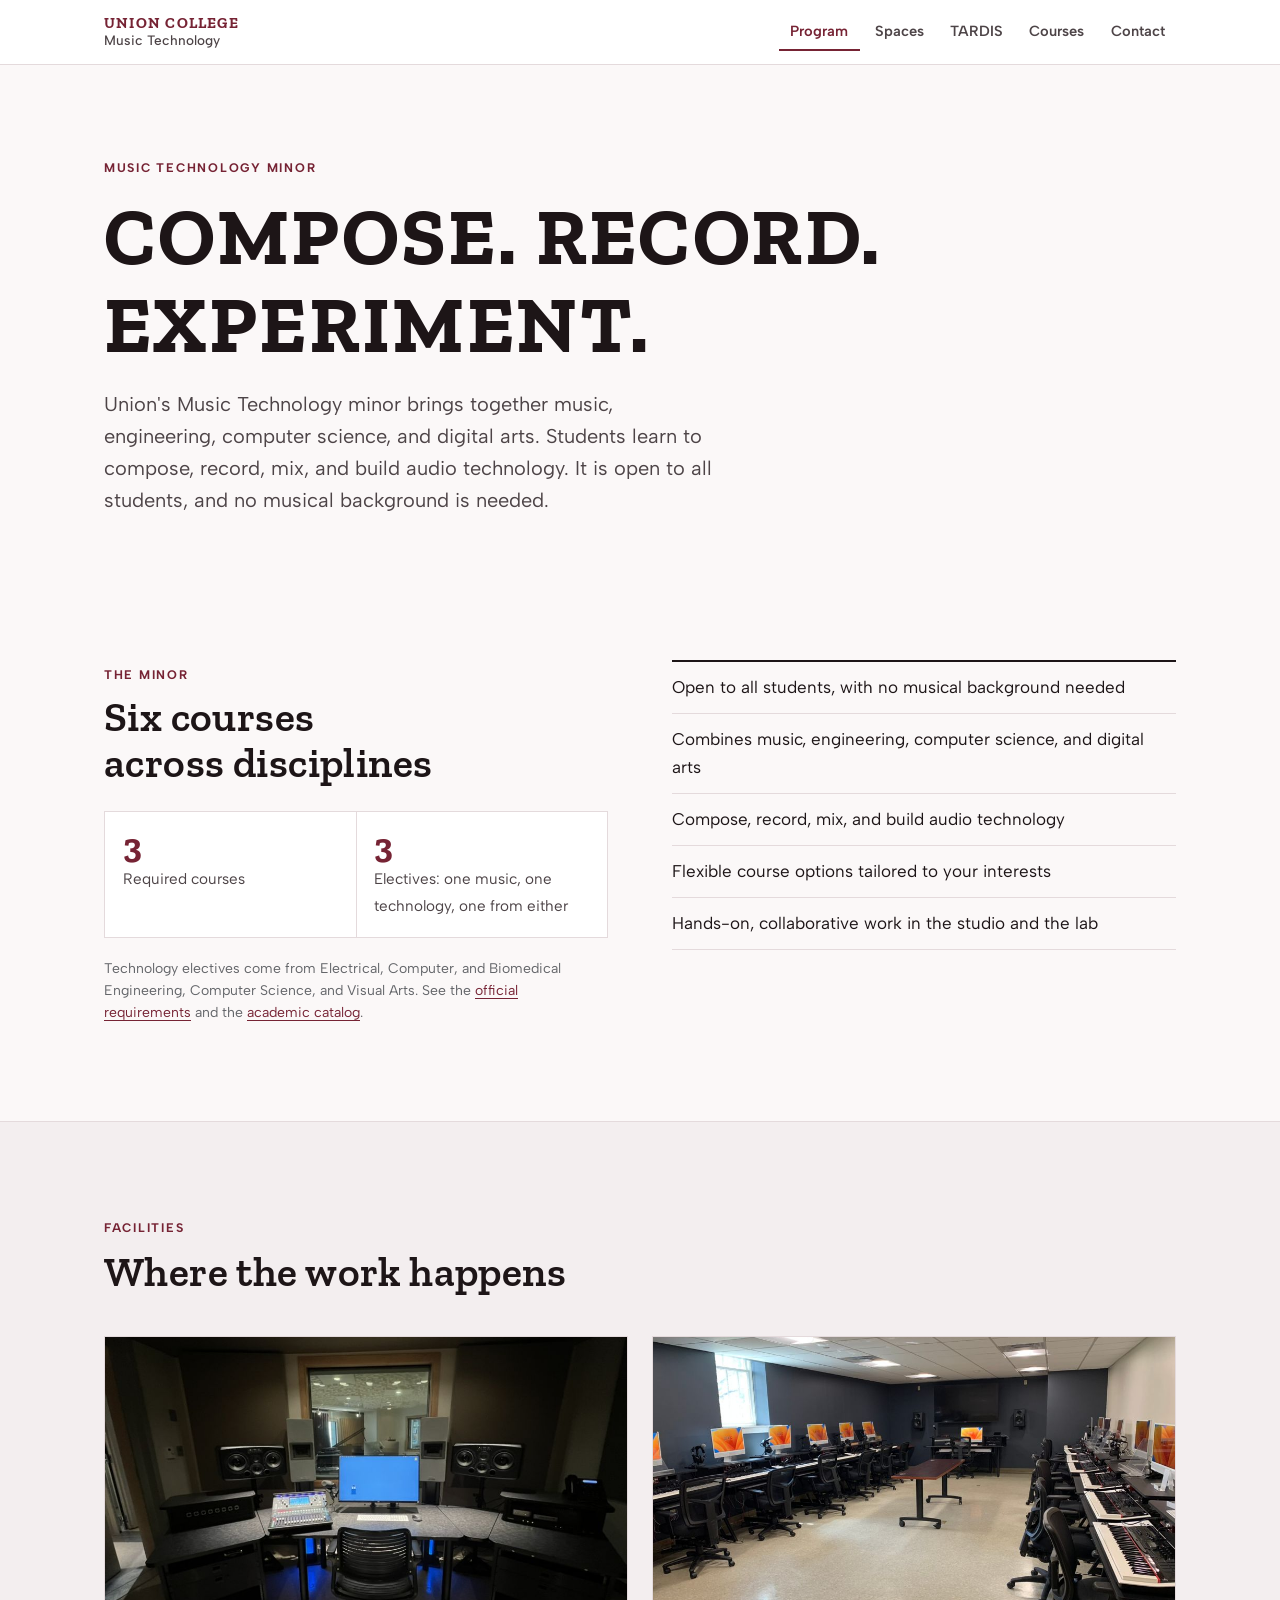
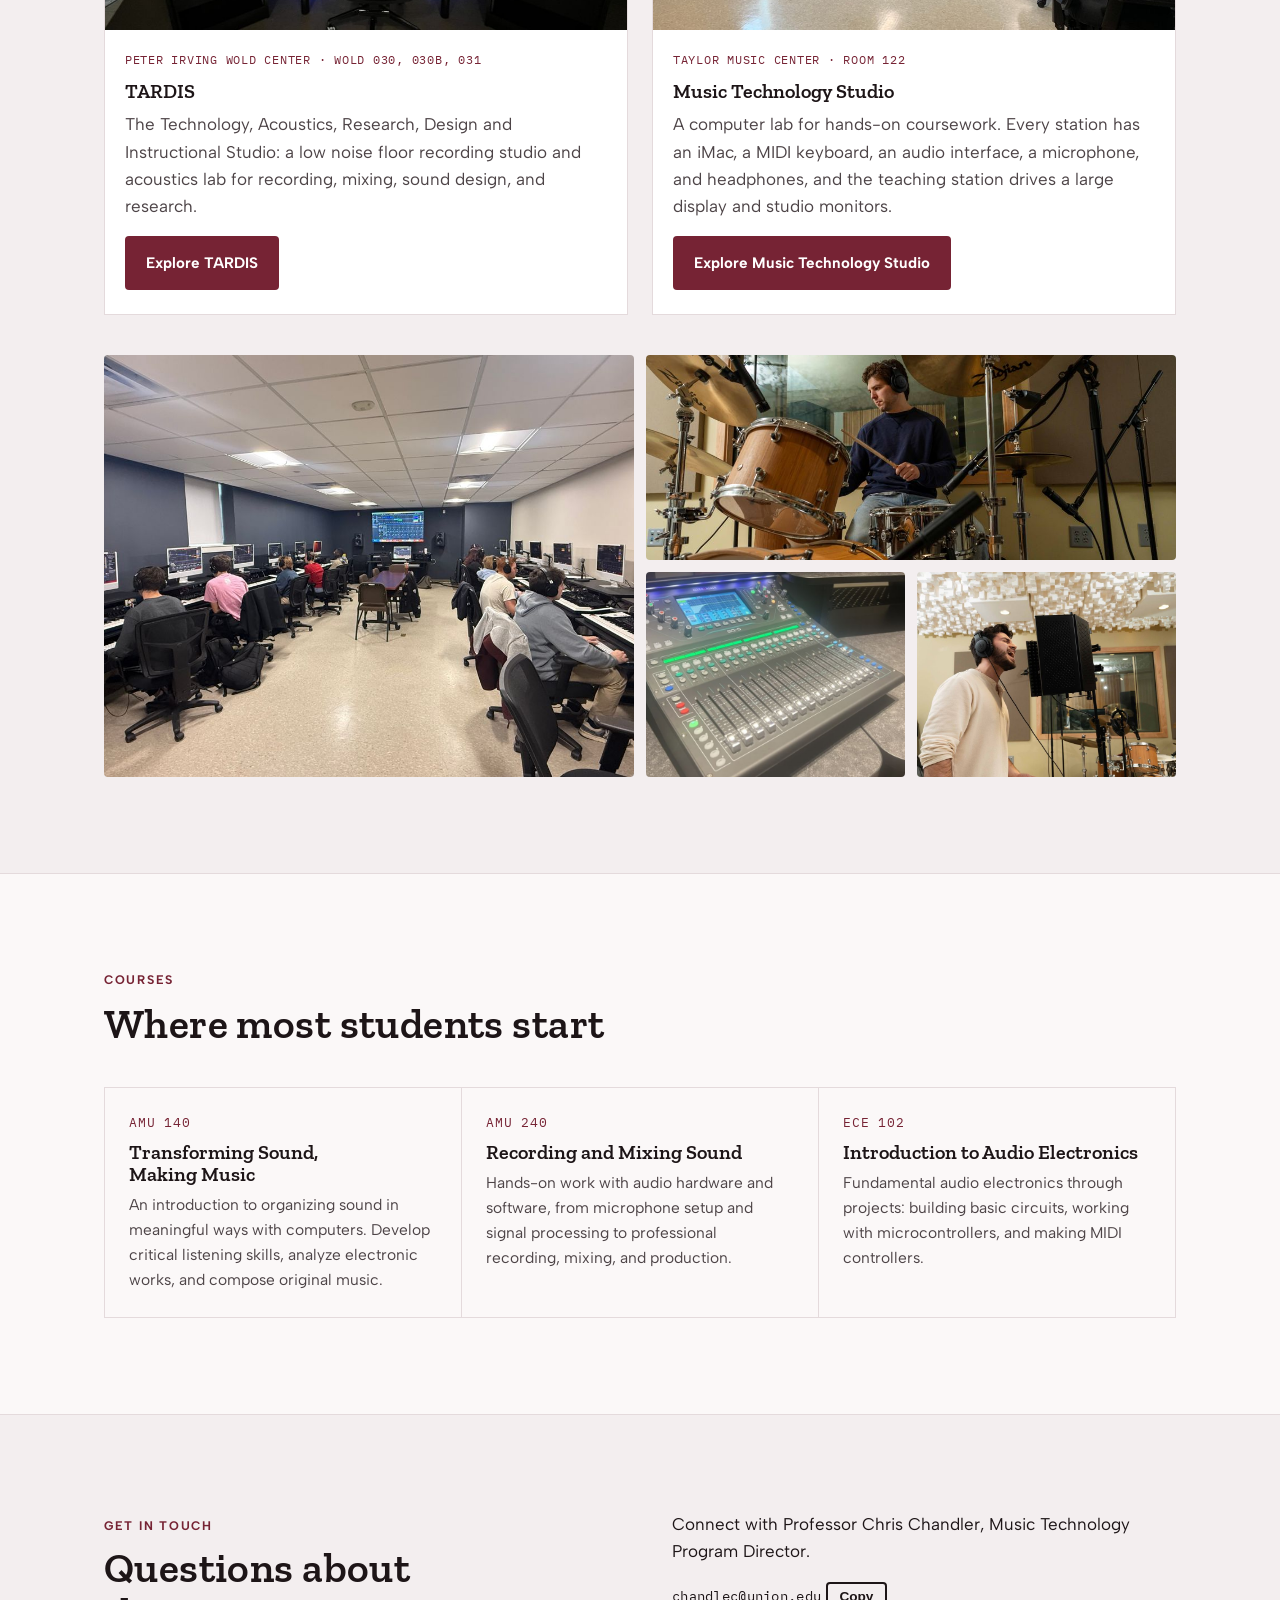
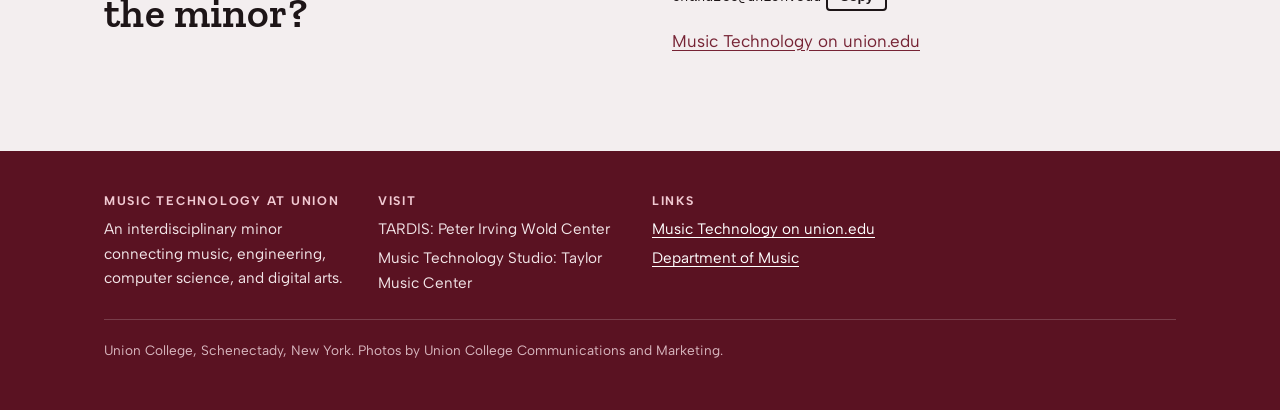
==== commit 836d4db3: "Remove GitHub link from site footer Co-Authored-By: Claude Opus 5.5 <noreply@anthropic.com> Claude-S" ====
--- a/index.html
+++ b/index.html
@@ -201,7 +201,6 @@
       <ul>
         <li><a href="https://www.union.edu/music-technology">Music Technology on union.edu</a></li>
         <li><a href="https://www.union.edu/music">Department of Music</a></li>
-        <li><a href="https://github.com/Union-Music-Technology">Union Music Technology on GitHub</a></li>
       </ul>
     </div>
     <p class="foot-note">Union College, Schenectady, New York. Photos by Union College Communications and Marketing.</p>
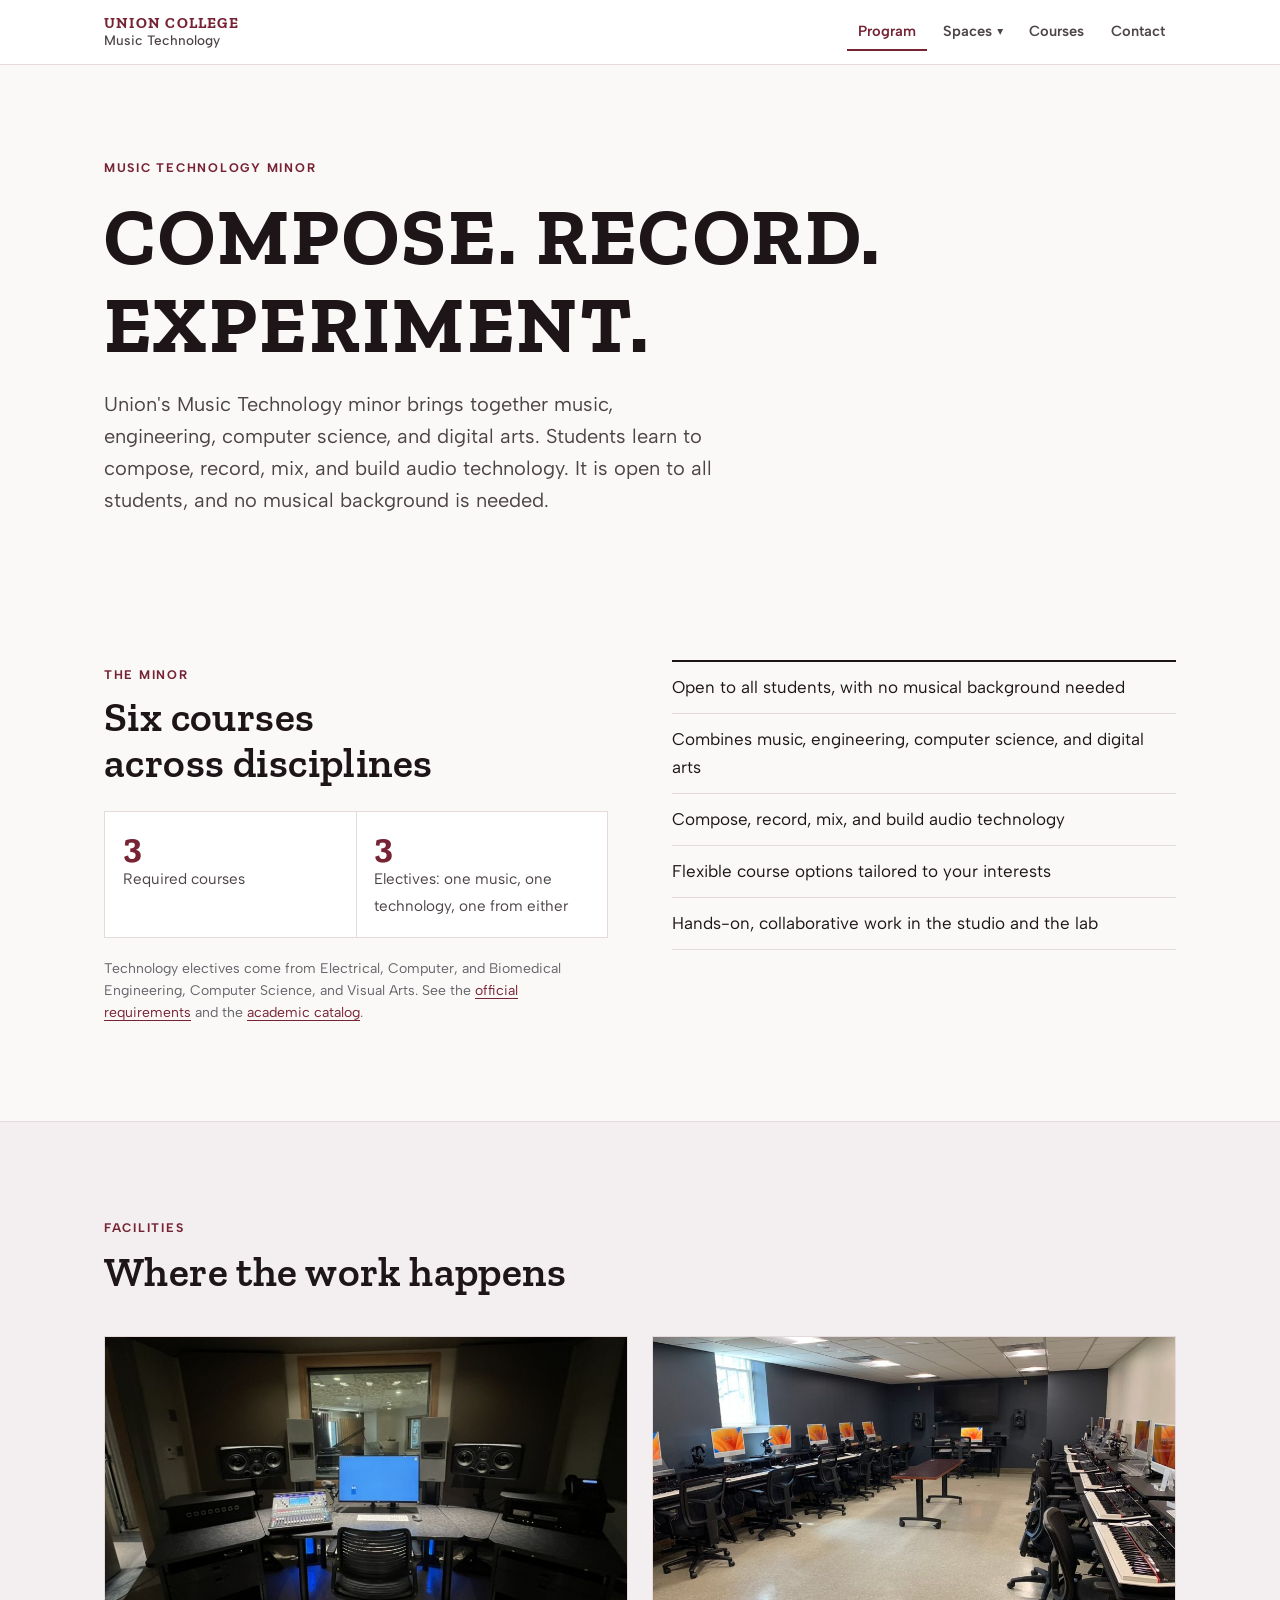
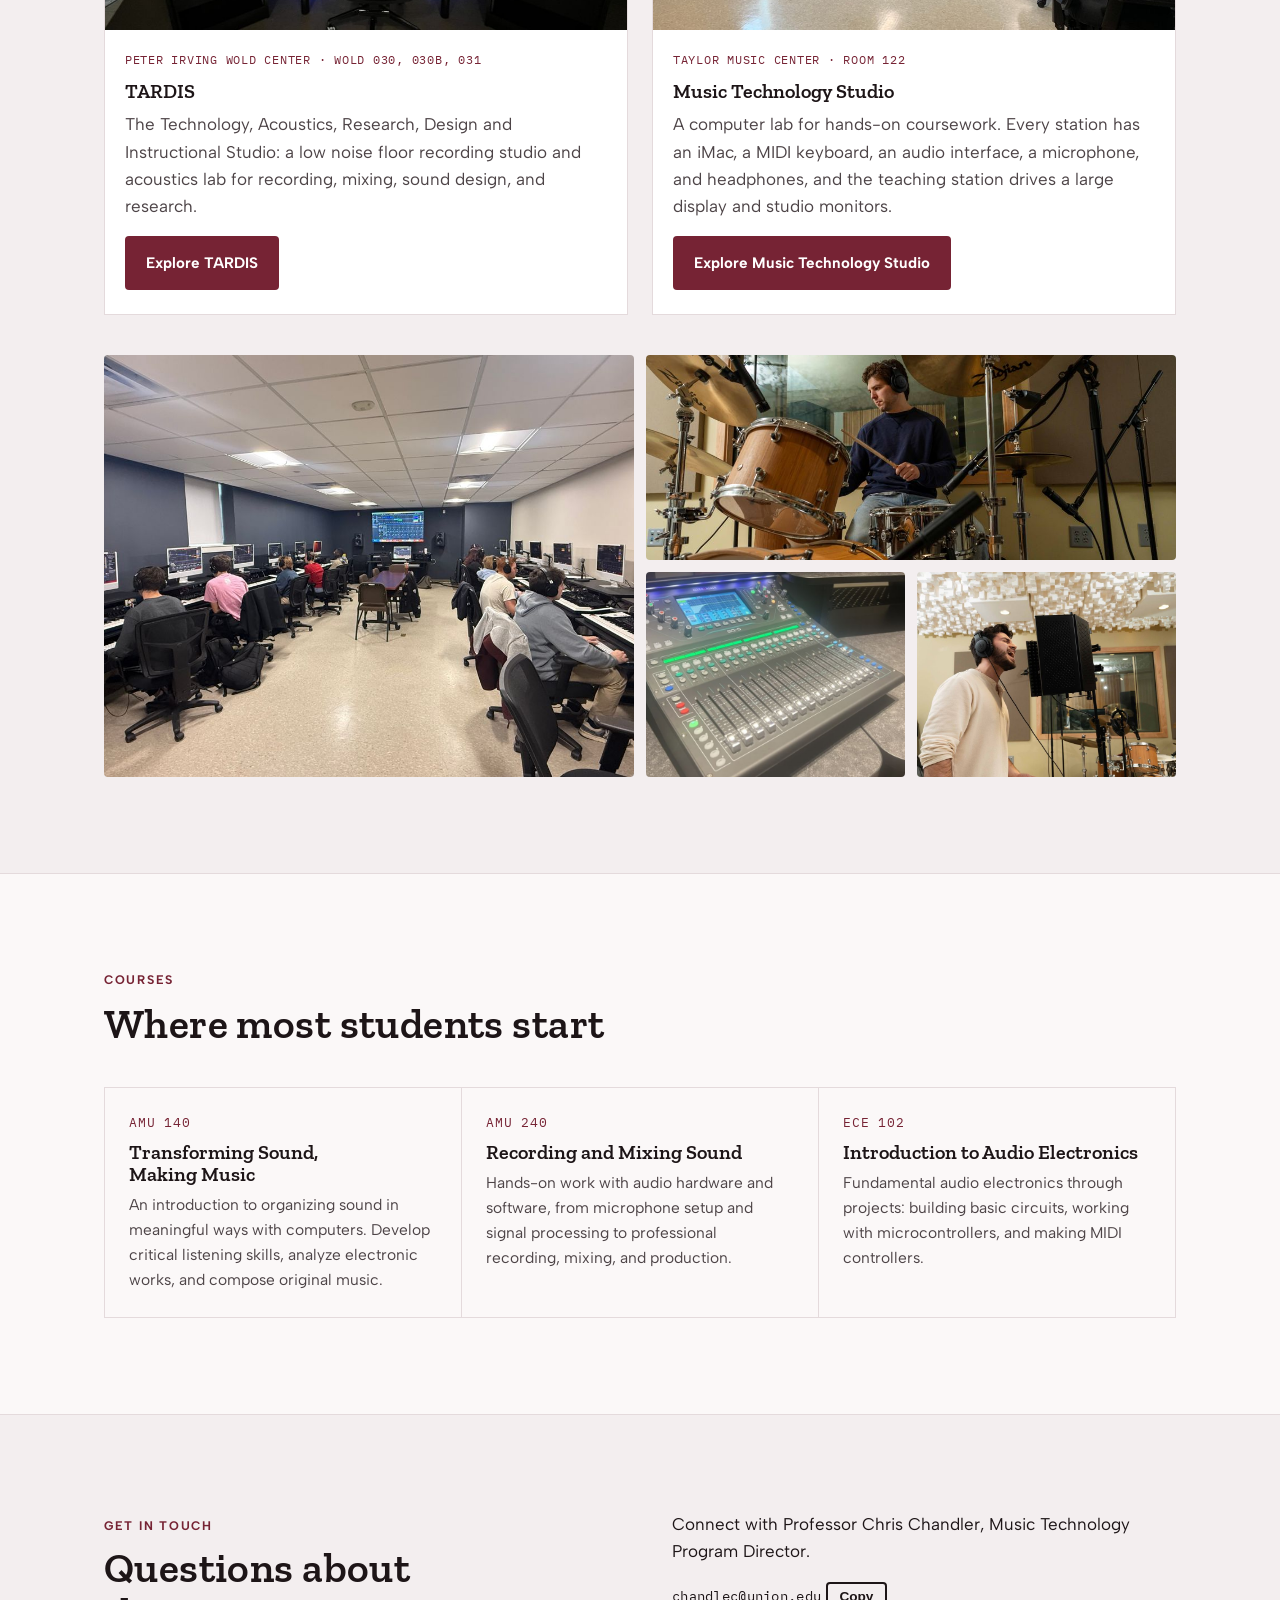
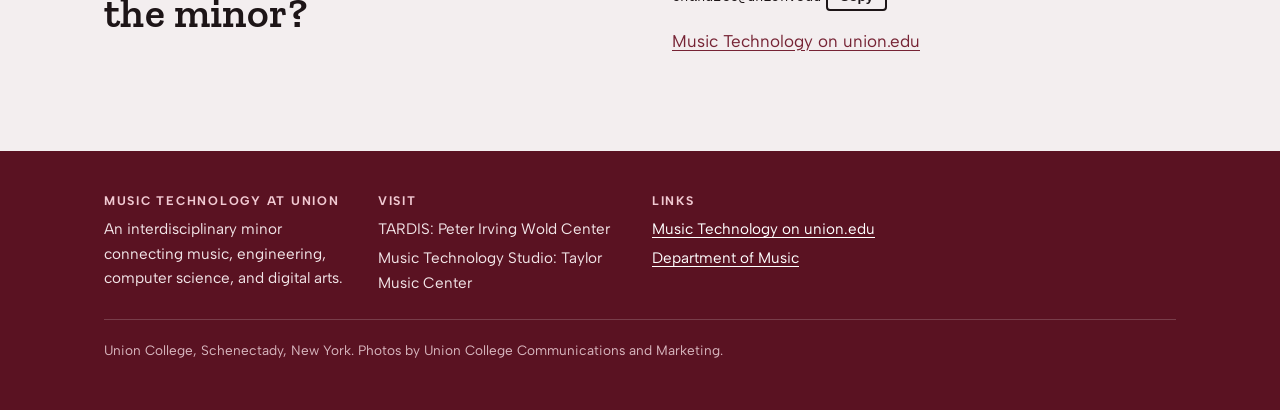
==== commit 7959bbed: "Add Spaces dropdown and consistent nav on every page Spaces opens a menu with All spaces, TARDIS, an" ====
--- a/index.html
+++ b/index.html
@@ -48,8 +48,14 @@
     </a>
     <nav class="nav" aria-label="Main">
       <a href="./" aria-current="page">Program</a>
-      <a href="#facilities">Spaces</a>
-      <a href="tardis/">TARDIS</a>
+      <div class="nav-menu">
+        <button class="nav-menu-btn" type="button" aria-expanded="false" aria-controls="spaces-menu">Spaces</button>
+        <ul class="nav-menu-list" id="spaces-menu" hidden>
+          <li><a href="#facilities">All spaces</a></li>
+          <li><a href="./tardis/">TARDIS</a></li>
+          <li><a href="./studio/">Music Technology Studio</a></li>
+        </ul>
+      </div>
       <a href="#courses">Courses</a>
       <a href="#contact">Contact</a>
     </nav>
--- a/assets/css/site.css
+++ b/assets/css/site.css
@@ -204,3 +204,27 @@
 .badge { display: inline-block; margin-left: 0.5rem; padding: 0.1rem 0.45rem; border: 1px solid currentColor; border-radius: 999px; font-family: var(--font-mono); font-size: 0.68rem; font-weight: 500; letter-spacing: 0.04em; text-transform: uppercase; color: var(--muted); vertical-align: middle; }
 .place-blank { aspect-ratio: 16 / 9; display: grid; place-items: center; background: var(--garnet-strong); color: #f3e6e9; font-family: var(--font-display); font-size: var(--step-2); font-weight: 600; padding: 1rem; text-align: center; }
 .draft-banner { background: var(--gold); color: #1d1517; padding: 0.75rem var(--gutter); font-size: 0.95rem; }
+
+/* ---------- Nav dropdown (Spaces) ---------- */
+.nav { align-items: center; }
+.nav-menu { position: relative; }
+.nav-menu-btn {
+  font: inherit; font-weight: 600; font-size: 0.92rem; color: var(--ink-soft);
+  background: none; border: 0; cursor: pointer; padding: 0.45rem 0.7rem; border-radius: var(--radius);
+  display: inline-flex; align-items: center; gap: 0.35rem;
+}
+.nav-menu-btn::after { content: "\25BE"; font-size: 0.8em; line-height: 1; transition: transform 0.15s; }
+.nav-menu-btn[aria-expanded="true"]::after { transform: rotate(180deg); }
+.nav-menu-btn:hover { color: var(--ink); background: var(--surface-2); }
+.nav-menu[data-current] .nav-menu-btn { color: var(--garnet-text); box-shadow: inset 0 -2px 0 var(--garnet-text); border-radius: 0; }
+.nav-menu-list {
+  position: absolute; top: calc(100% + 0.35rem); left: 0; z-index: 15; min-width: 15rem;
+  list-style: none; margin: 0; padding: 0.35rem; background: var(--surface);
+  border: 1px solid var(--line); border-radius: var(--radius); box-shadow: 0 10px 30px rgba(20, 8, 12, 0.14);
+}
+.nav-menu-list a { display: block; padding: 0.55rem 0.7rem; }
+.nav .nav-menu-list a[aria-current="page"] { box-shadow: inset 3px 0 0 var(--garnet-text); }
+@media (max-width: 40rem) {
+  .nav-menu-btn { padding: 0.35rem 0.6rem; }
+  .nav-menu-list { min-width: 13rem; }
+}
